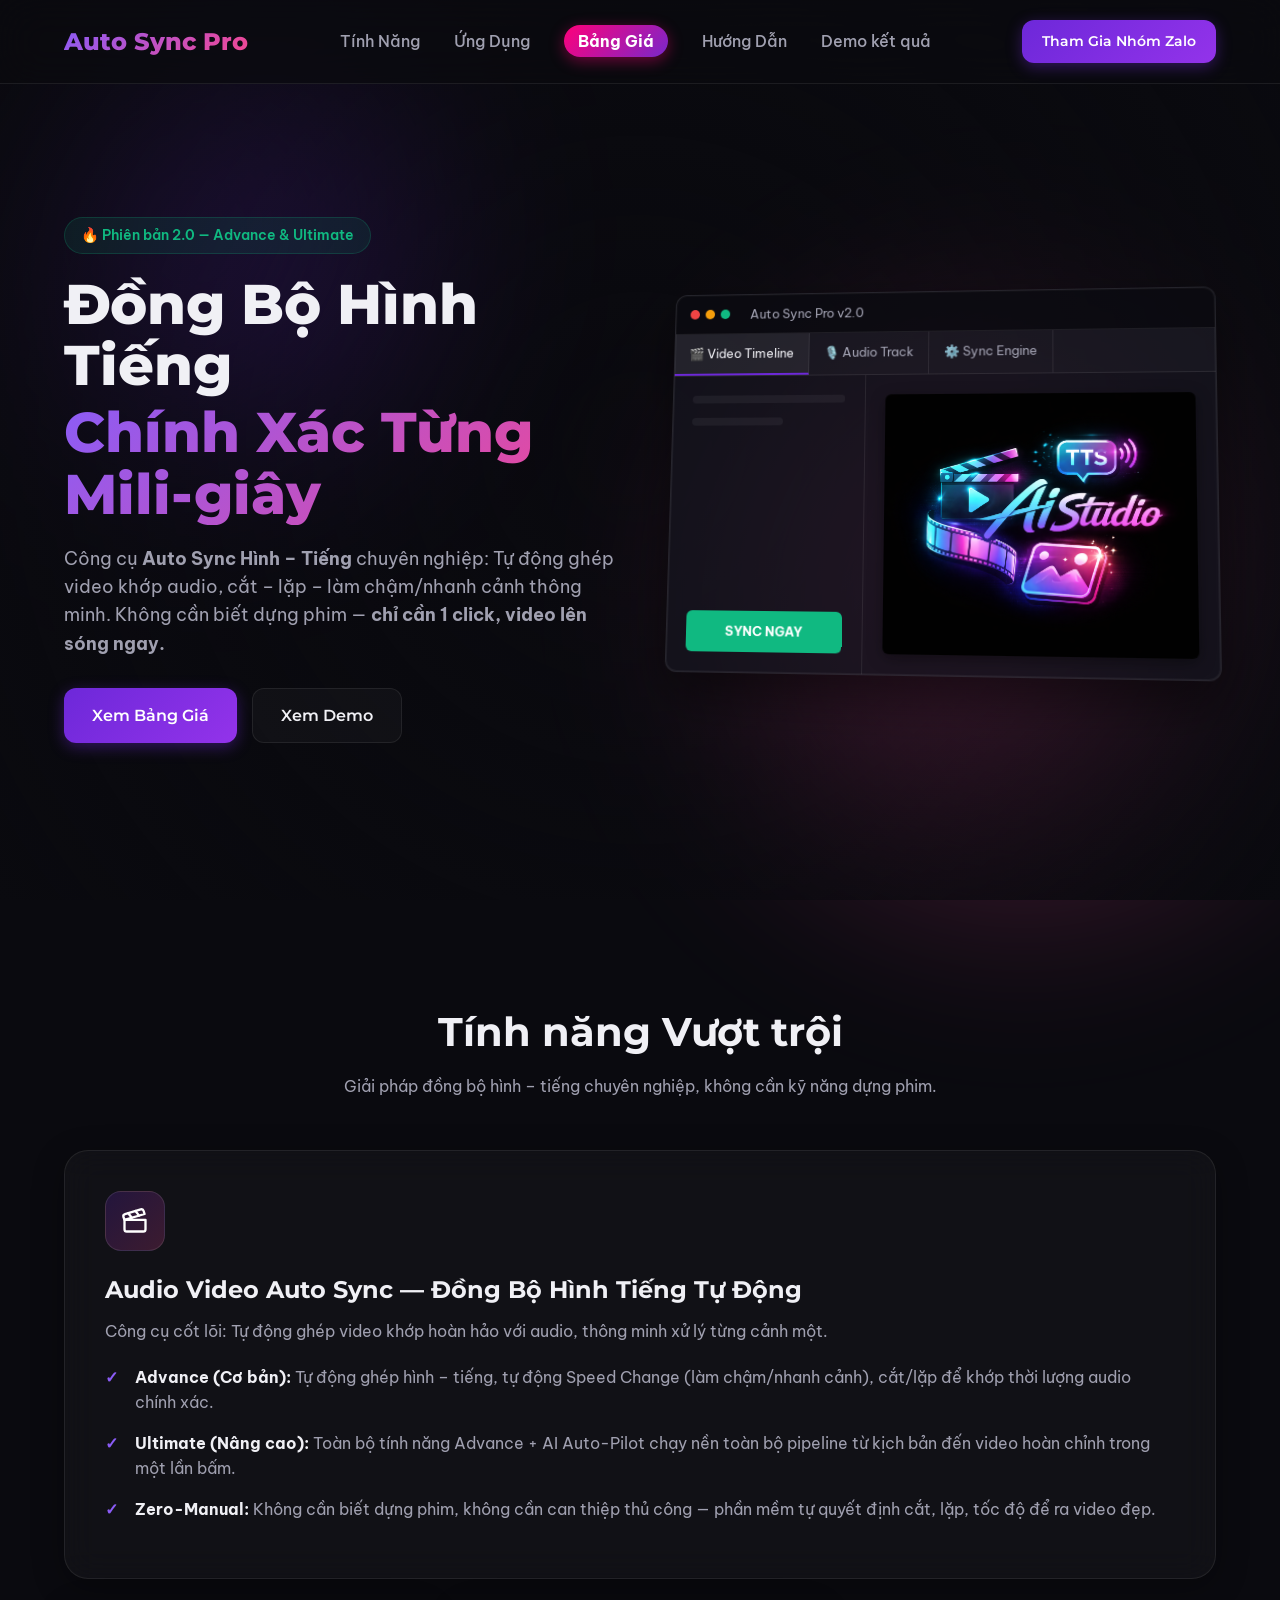
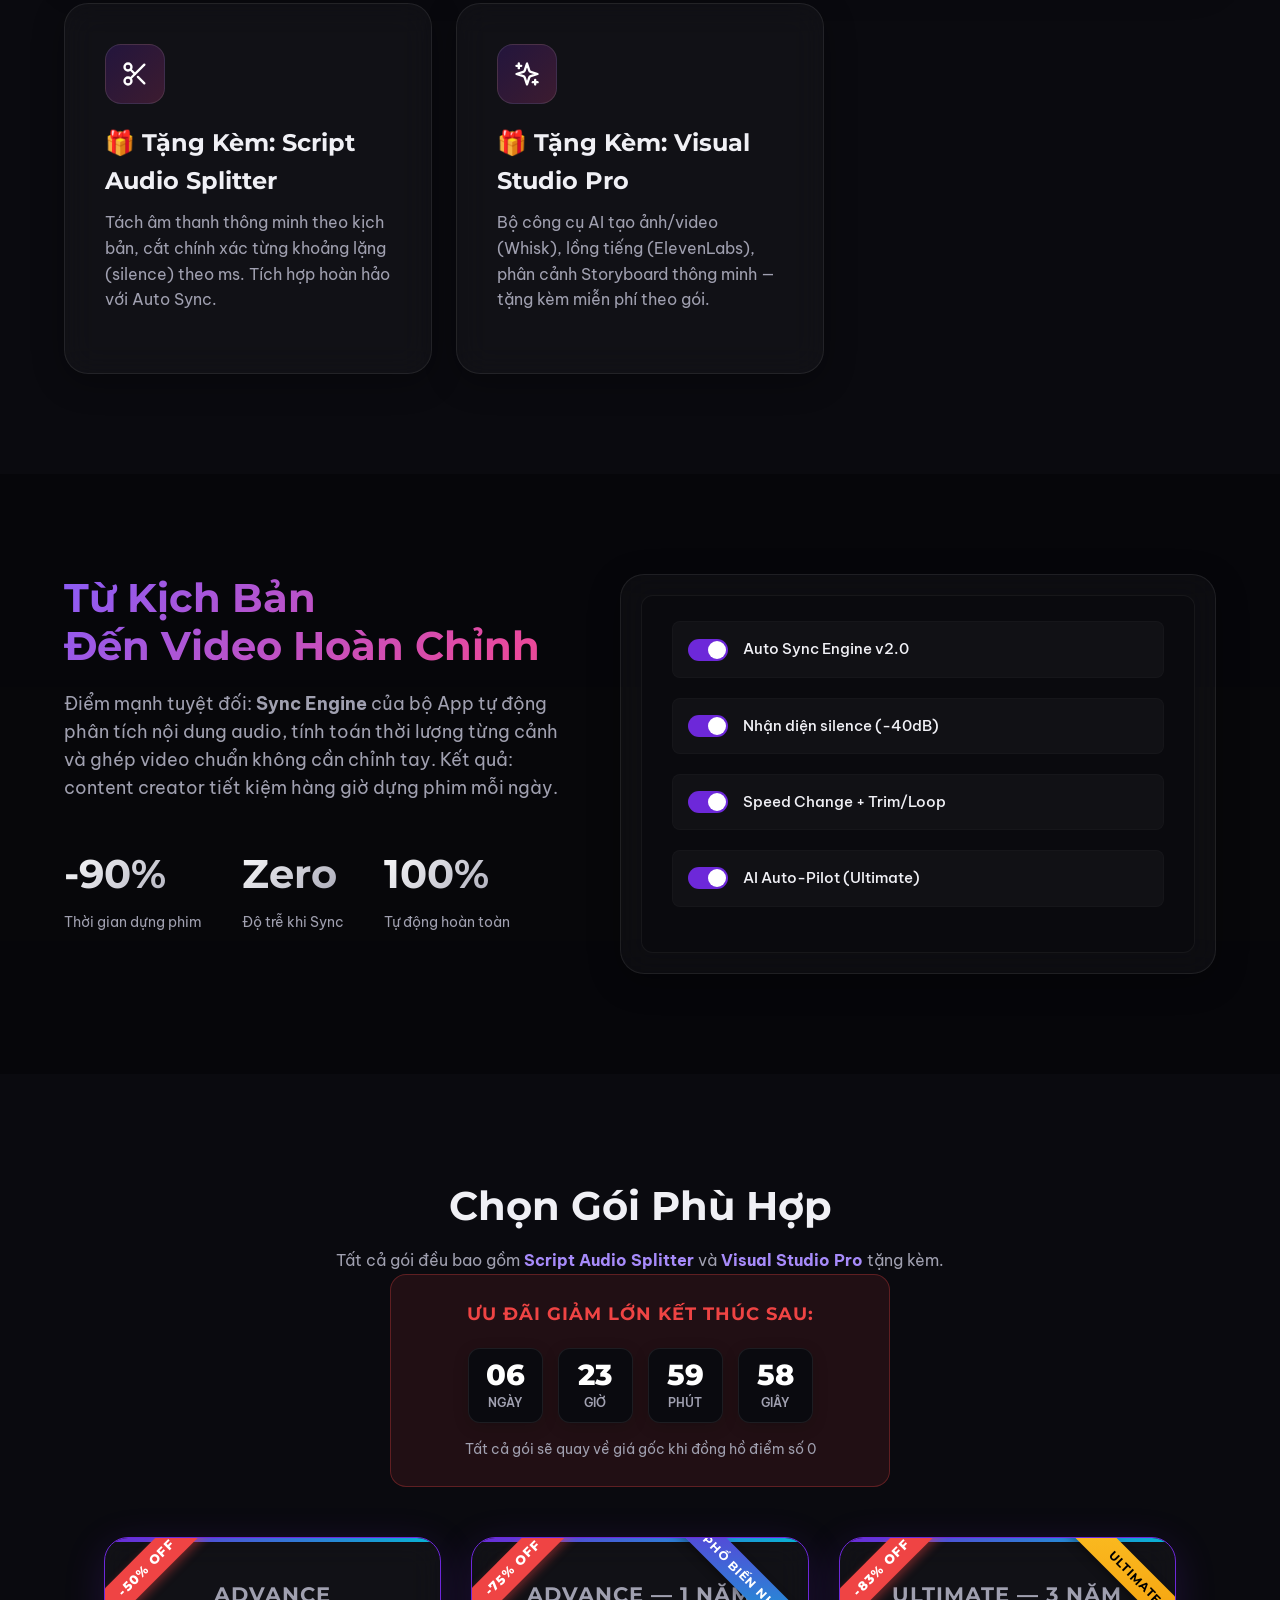
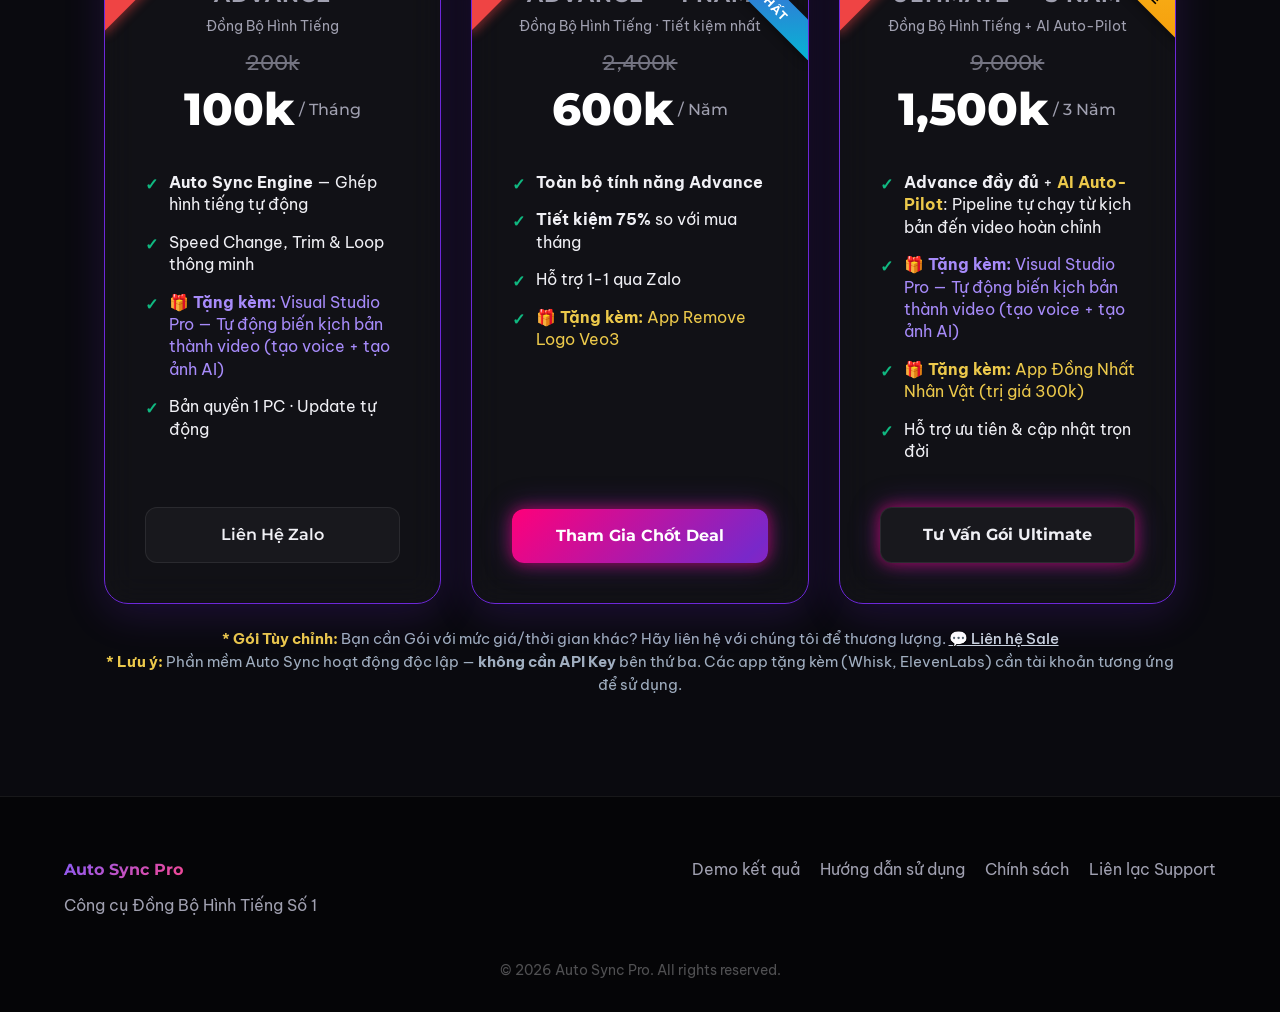
==== index.html @ 92d55225 "Remove Cơ Bản and Nâng Cao from pricing card subtitles" ====
<!DOCTYPE html>
<html lang="vi">

<head>
    <meta charset="UTF-8">
    <meta name="viewport" content="width=device-width, initial-scale=1.0">
    <title>Auto Sync Pro | Đồng Bộ Hình Tiếng Tự Động Số 1</title>
    <link rel="preconnect" href="https://fonts.googleapis.com">
    <link rel="preconnect" href="https://fonts.gstatic.com" crossorigin>
    <link
        href="https://fonts.googleapis.com/css2?family=Be+Vietnam+Pro:wght@300;400;500;600;700;800&family=Montserrat:wght@400;500;600;700;800&display=swap"
        rel="stylesheet">
    <link rel="stylesheet" href="styles.css?v=1.2">
</head>

<body>
    <div class="blob blob-1"></div>
    <div class="blob blob-2"></div>
    <div class="glow-bg"></div>

    <header class="navbar">
        <div class="logo">
            <a href="index.html" style="text-decoration: none;">
                <span class="gradient-text font-heading">Auto Sync Pro</span>
            </a>
        </div>
        <nav>
            <a href="#features">Tính Năng</a>
            <a href="#showcase">Ứng Dụng</a>
            <a href="#pricing" class="nav-highlight">Bảng Giá</a>
            <a href="guide.html">Hướng Dẫn</a>
            <a href="demo.html">Demo kết quả</a>
        </nav>
        <a href="https://zalo.me/g/mtjofo625" target="_blank" class="btn-primary small">Tham Gia Nhóm Zalo</a>
    </header>

    <main>
        <section class="hero" id="home">
            <div class="hero-content">
                <span class="badge fade-up">🔥 Phiên bản 2.0 — Advance & Ultimate</span>
                <h1 class="hero-title fade-up delay-1 font-heading">
                    <span style="display: block; margin-bottom: 5px;">Đồng Bộ Hình Tiếng</span>
                    <span class="gradient-text highlight" style="display: inline-block;">Chính Xác Từng Mili-giây</span>
                </h1>
                <p class="hero-subtitle fade-up delay-2 font-body">
                    Công cụ <strong>Auto Sync Hình – Tiếng</strong> chuyên nghiệp: Tự động ghép video khớp audio,
                    cắt – lặp – làm chậm/nhanh cảnh thông minh. Không cần biết dựng phim — <strong>chỉ cần 1 click,
                        video lên sóng ngay.</strong>
                </p>
                <div class="hero-actions fade-up delay-3">
                    <a href="#pricing" class="btn-primary">Xem Bảng Giá</a>
                    <a href="demo.html" class="btn-secondary">Xem Demo</a>
                </div>
            </div>

            <div class="hero-visual fade-up delay-4">
                <div class="glass-mockup">
                    <div class="mockup-header">
                        <span class="dot red"></span>
                        <span class="dot yellow"></span>
                        <span class="dot green"></span>
                        <span class="mockup-title">Auto Sync Pro v2.0</span>
                    </div>
                    <div class="mockup-body mockup-tabs">
                        <div class="tab active">🎬 Video Timeline</div>
                        <div class="tab">🎙️ Audio Track</div>
                        <div class="tab">⚙️ Sync Engine</div>
                    </div>
                    <div class="mockup-dashboard">
                        <div class="dashboard-panel">
                            <div class="panel-line"></div>
                            <div class="panel-line short"></div>
                            <div class="panel-button">SYNC NGAY</div>
                        </div>
                        <div class="dashboard-main">
                            <img src="app_screenshot.png" alt="Auto Sync Pro Interface" class="app-screenshot">
                        </div>
                    </div>
                </div>
            </div>
        </section>

        <section class="features" id="features">
            <h2 class="section-title text-center font-heading fade-in">Tính năng Vượt trội</h2>
            <p class="section-subtitle text-center fade-in">Giải pháp đồng bộ hình – tiếng chuyên nghiệp, không cần kỹ
                năng dựng phim.</p>

            <div class="bento-grid">
                <!-- Main Product: Auto Sync -->
                <div class="bento-card large glass-panel reveal">
                    <div class="card-icon video-icon">
                        <svg xmlns="http://www.w3.org/2000/svg" width="28" height="28" viewBox="0 0 24 24" fill="none"
                            stroke="#ffffff" stroke-width="2" stroke-linecap="round" stroke-linejoin="round">
                            <path d="M20.2 6 3 11l-.9-2.4c-.3-1.1.3-2.2 1.3-2.5l13.5-4c1.1-.3 2.2.3 2.5 1.3Z" />
                            <path d="m6.2 5.3 3.1 3.9" />
                            <path d="m12.4 3.4 3.1 4" />
                            <path d="M3 11h18v8a2 2 0 0 1-2 2H5a2 2 0 0 1-2-2Z" />
                        </svg>
                    </div>
                    <h3 class="font-heading">Audio Video Auto Sync — Đồng Bộ Hình Tiếng Tự Động</h3>
                    <p>Công cụ cốt lõi: Tự động ghép video khớp hoàn hảo với audio, thông minh xử lý từng cảnh một.</p>
                    <ul class="feature-list font-body">
                        <li><strong>Advance (Cơ bản):</strong> Tự động ghép hình – tiếng, tự động Speed Change (làm
                            chậm/nhanh cảnh), cắt/lặp để khớp thời lượng audio chính xác.</li>
                        <li><strong>Ultimate (Nâng cao):</strong> Toàn bộ tính năng Advance + AI Auto-Pilot chạy nền
                            toàn bộ pipeline từ kịch bản đến video hoàn chỉnh trong một lần bấm.</li>
                        <li><strong>Zero-Manual:</strong> Không cần biết dựng phim, không cần can thiệp thủ công —
                            phần mềm tự quyết định cắt, lặp, tốc độ để ra video đẹp.</li>
                    </ul>
                </div>

                <!-- Script Audio Splitter -->
                <div class="bento-card medium glass-panel reveal delay-1">
                    <div class="card-icon audio-icon">
                        <svg xmlns="http://www.w3.org/2000/svg" width="28" height="28" viewBox="0 0 24 24" fill="none"
                            stroke="#ffffff" stroke-width="2" stroke-linecap="round" stroke-linejoin="round">
                            <circle cx="6" cy="6" r="3" />
                            <circle cx="6" cy="18" r="3" />
                            <line x1="20" x2="8.12" y1="4" y2="15.88" />
                            <line x1="14.47" x2="20" y1="14.48" y2="20" />
                            <line x1="8.12" x2="12" y1="8.12" y2="12" />
                        </svg>
                    </div>
                    <h3 class="font-heading">🎁 Tặng Kèm: Script Audio Splitter</h3>
                    <p>Tách âm thanh thông minh theo kịch bản, cắt chính xác từng khoảng lặng (silence) theo ms. Tích
                        hợp hoàn hảo với Auto Sync.</p>
                </div>

                <!-- Visual Studio Pro Bonus -->
                <div class="bento-card medium glass-panel reveal delay-2">
                    <div class="card-icon setup-icon">
                        <svg xmlns="http://www.w3.org/2000/svg" width="28" height="28" viewBox="0 0 24 24" fill="none"
                            stroke="#ffffff" stroke-width="2" stroke-linecap="round" stroke-linejoin="round">
                            <path
                                d="m12 3-1.912 5.813a2 2 0 0 1-1.275 1.275L3 12l5.813 1.912a2 2 0 0 1 1.275 1.275L12 21l1.912-5.813a2 2 0 0 1 1.275-1.275L21 12l-5.813-1.912a2 2 0 0 1-1.275-1.275Z" />
                            <path d="M5 3v4" />
                            <path d="M19 17v4" />
                            <path d="M3 5h4" />
                            <path d="M17 19h4" />
                        </svg>
                    </div>
                    <h3 class="font-heading">🎁 Tặng Kèm: Visual Studio Pro</h3>
                    <p>Bộ công cụ AI tạo ảnh/video (Whisk), lồng tiếng (ElevenLabs), phân cảnh Storyboard thông minh —
                        tặng kèm miễn phí theo gói.</p>
                </div>
            </div>
        </section>

        <section class="showcase" id="showcase">
            <div class="showcase-container">
                <div class="showcase-content reveal">
                    <h2 class="font-heading gradient-text">Từ Kịch Bản <br> Đến Video Hoàn Chỉnh</h2>
                    <p class="font-body">Điểm mạnh tuyệt đối: <strong>Sync Engine</strong> của bộ App tự động phân
                        tích nội dung audio, tính toán thời lượng từng cảnh và ghép video chuẩn không cần chỉnh tay.
                        Kết quả: content creator tiết kiệm hàng giờ dựng phim mỗi ngày.</p>
                    <div class="stats">
                        <div class="stat-item">
                            <h4 class="font-heading">-90%</h4>
                            <p>Thời gian dựng phim</p>
                        </div>
                        <div class="stat-item">
                            <h4 class="font-heading">Zero</h4>
                            <p>Độ trễ khi Sync</p>
                        </div>
                        <div class="stat-item">
                            <h4 class="font-heading">100%</h4>
                            <p>Tự động hoàn toàn</p>
                        </div>
                    </div>
                </div>
                <div class="showcase-image glass-panel reveal delay-1">
                    <div class="hologram-visual">
                        <div class="fake-ui-row">
                            <div class="fake-toggle active"></div><span>Auto Sync Engine v2.0</span>
                        </div>
                        <div class="fake-ui-row">
                            <div class="fake-toggle active"></div><span>Nhận diện silence (-40dB)</span>
                        </div>
                        <div class="fake-ui-row">
                            <div class="fake-toggle active"></div><span>Speed Change + Trim/Loop</span>
                        </div>
                        <div class="fake-ui-row">
                            <div class="fake-toggle active"></div><span>AI Auto-Pilot (Ultimate)</span>
                        </div>
                        <div class="scan-line"></div>
                    </div>
                </div>
            </div>
        </section>

        <section class="pricing" id="pricing">
            <h2 class="section-title text-center font-heading reveal">Chọn Gói Phù Hợp</h2>
            <p class="section-subtitle text-center reveal" style="color: var(--text-muted); margin-bottom: 0;">Tất cả
                gói đều bao gồm <strong style="color: #a78bfa;">Script Audio Splitter</strong> và <strong
                    style="color: #a78bfa;">Visual Studio Pro</strong> tặng kèm.</p>

            <!-- Countdown Timer -->
            <div class="countdown-container reveal delay-1">
                <p class="font-heading">ƯU ĐÃI GIẢM LỚN KẾT THÚC SAU:</p>
                <div class="countdown" id="countdown">
                    <div class="time-box"><span id="days">07</span><small>Ngày</small></div>
                    <div class="time-box"><span id="hours">00</span><small>Giờ</small></div>
                    <div class="time-box"><span id="minutes">00</span><small>Phút</small></div>
                    <div class="time-box"><span id="seconds">00</span><small>Giây</small></div>
                </div>
                <p class="font-body text-center" style="color: var(--text-muted); font-size: 0.9rem; margin-top: 15px;">
                    Tất cả gói sẽ quay về giá gốc khi đồng hồ điểm số 0</p>
            </div>

            <div class="pricing-grid">

                <!-- Advance Plan -->
                <div class="pricing-card glass-panel featured reveal delay-1">
                    <div class="badge-discount font-heading">-50% OFF</div>
                    <div class="pricing-header">
                        <h3 class="font-heading">Advance</h3>
                        <p style="color: var(--text-muted); font-size: 0.85rem; margin: 4px 0 8px;">Đồng Bộ Hình Tiếng
                        </p>
                        <div class="price-old font-body">200k</div>
                        <div class="price font-heading">100k<span class="period">/ Tháng</span></div>
                    </div>
                    <div class="pricing-body font-body">
                        <ul>
                            <li><span class="icon-check">✓</span> <strong>Auto Sync Engine</strong> — Ghép hình tiếng tự
                                động</li>
                            <li><span class="icon-check">✓</span> Speed Change, Trim & Loop thông minh</li>
                            <li><span class="icon-check">✓</span> <span style="color: #a78bfa;"><strong>🎁 Tặng
                                        kèm:</strong> Visual Studio Pro — Tự động biến kịch bản thành video (tạo voice +
                                    tạo ảnh AI)</span></li>
                            <li><span class="icon-check">✓</span> Bản quyền 1 PC · Update tự động</li>
                        </ul>
                        <a href="https://zalo.me/0948070044" target="_blank" class="btn-secondary full-width"
                            style="text-align: center;">Liên Hệ Zalo</a>
                    </div>
                </div>

                <!-- Advance 1-Year (Featured) -->
                <div class="pricing-card glass-panel featured reveal delay-2">
                    <div class="badge-popular font-heading">Phổ Biến Nhất</div>
                    <div class="badge-discount font-heading">-75% OFF</div>
                    <div class="pricing-header">
                        <h3 class="font-heading">Advance — 1 Năm</h3>
                        <p style="color: var(--text-muted); font-size: 0.85rem; margin: 4px 0 8px;">Đồng Bộ Hình Tiếng ·
                            Tiết kiệm nhất</p>
                        <div class="price-old font-body">2,400k</div>
                        <div class="price font-heading">600k<span class="period">/ Năm</span></div>
                    </div>
                    <div class="pricing-body font-body">
                        <ul>
                            <li><span class="icon-check">✓</span> <strong>Toàn bộ tính năng Advance</strong></li>
                            <li><span class="icon-check">✓</span> <strong>Tiết kiệm 75%</strong> so với mua tháng</li>
                            <li><span class="icon-check">✓</span> Hỗ trợ 1-1 qua Zalo</li>
                            <li><span class="icon-check">✓</span> <span style="color: #ecc94b;"><strong>🎁 Tặng
                                        kèm:</strong> App Remove Logo Veo3</span></li>
                        </ul>
                        <a href="https://zalo.me/0948070044" target="_blank"
                            class="btn-primary btn-highlight full-width" style="text-align: center;">Tham Gia Chốt
                            Deal</a>
                    </div>
                </div>

                <!-- Ultimate Plan (3-Year) -->
                <div class="pricing-card glass-panel featured reveal delay-3">
                    <div class="badge-popular font-heading"
                        style="background: linear-gradient(135deg, #fbbf24, #f59e0b); color: #000;">Ultimate</div>
                    <div class="badge-discount font-heading">-83% OFF</div>
                    <div class="pricing-header">
                        <h3 class="font-heading">Ultimate — 3 Năm</h3>
                        <p style="color: var(--text-muted); font-size: 0.85rem; margin: 4px 0 8px;">Đồng Bộ Hình Tiếng +
                            AI Auto-Pilot</p>
                        <div class="price-old font-body">9,000k</div>
                        <div class="price font-heading">1,500k<span class="period">/ 3 Năm</span></div>

                    </div>
                    <div class="pricing-body font-body">
                        <ul>
                            <li><span class="icon-check">✓</span> <strong>Advance đầy đủ</strong> + <strong
                                    style="color: #ecc94b;">AI Auto-Pilot</strong>: Pipeline tự chạy từ kịch bản đến
                                video hoàn chỉnh</li>
                            <li><span class="icon-check">✓</span> <span style="color: #a78bfa;"><strong>🎁 Tặng
                                        kèm:</strong> Visual Studio Pro — Tự động biến kịch bản thành video (tạo voice +
                                    tạo ảnh AI)</span></li>
                            <li><span class="icon-check">✓</span> <span style="color: #ecc94b;"><strong>🎁 Tặng
                                        kèm:</strong> App Đồng Nhất Nhân Vật (trị giá 300k)</span></li>
                            <li><span class="icon-check">✓</span> Hỗ trợ ưu tiên & cập nhật trọn đời</li>
                        </ul>
                        <a href="https://zalo.me/0948070044" target="_blank"
                            class="btn-secondary btn-highlight-static full-width" style="text-align: center;">Tư Vấn Gói
                            Ultimate</a>
                    </div>
                </div>

            </div>

            <p style="text-align: center; margin-top: 1.5rem; color: #a0aec0; font-size: 0.95rem; line-height: 1.5;"
                class="font-body">
                <strong style="color: #ecc94b;">* Gói Tùy chỉnh:</strong> Bạn cần Gói với mức giá/thời gian khác? Hãy
                liên hệ với chúng tôi để thương lượng. <a href="https://zalo.me/0948070044" target="_blank"
                    style="color: #cbd5e0; text-decoration: underline; font-weight: 500;">💬 Liên hệ Sale</a>
                <br>
                <strong style="color: #ecc94b;">* Lưu ý:</strong> Phần mềm Auto Sync hoạt động độc lập — <strong>không
                    cần API Key</strong> bên thứ ba. Các app tặng kèm (Whisk, ElevenLabs) cần tài khoản tương ứng để sử
                dụng.
            </p>
        </section>
    </main>

    <footer>
        <div class="footer-content">
            <div class="brand">
                <span class="gradient-text font-heading font-bold">Auto Sync Pro</span>
                <p>Công cụ Đồng Bộ Hình Tiếng Số 1</p>
            </div>
            <div class="footer-links">
                <a href="demo.html">Demo kết quả</a>
                <a href="guide.html">Hướng dẫn sử dụng</a>
                <a href="#">Chính sách</a>
                <a href="https://zalo.me/g/mtjofo625" target="_blank">Liên lạc Support</a>
            </div>
        </div>
        <div class="copyright text-center">
            &copy; 2026 Auto Sync Pro. All rights reserved.
        </div>
    </footer>

    <script src="script.js"></script>
</body>

</html>
---- styles.css ----
:root {
    --bg-dark: #0a0a0f;
    --bg-surface: rgba(20, 20, 30, 0.6);
    --bg-glass: rgba(255, 255, 255, 0.03);
    --border-glass: rgba(255, 255, 255, 0.08);
    --text-main: #f0f0f5;
    --text-muted: #a0a0b0;
    --primary: #6d28d9;
    --primary-light: #8b5cf6;
    --secondary: #ec4899;
    --accent: #06b6d4;
    --success: #10b981;
}

* {
    margin: 0;
    padding: 0;
    box-sizing: border-box;
}

body {
    background-color: var(--bg-dark);
    color: var(--text-main);
    font-family: 'Be Vietnam Pro', -apple-system, BlinkMacSystemFont, "Segoe UI", Roboto, Helvetica, Arial, sans-serif;
    overflow-x: hidden;
    line-height: 1.6;
}

.font-heading {
    font-family: 'Montserrat', sans-serif;
}

.font-body {
    font-family: 'Be Vietnam Pro', sans-serif;
}

.text-center {
    text-align: center;
}

.font-bold {
    font-weight: 700;
}

/* Dynamic Background */
.blob {
    position: absolute;
    filter: blur(80px);
    z-index: -1;
    opacity: 0.5;
    animation: float 10s infinite ease-in-out alternate;
}

.blob-1 {
    top: -10%;
    left: -10%;
    width: 50vw;
    height: 50vw;
    background: radial-gradient(circle, var(--primary) 0%, transparent 70%);
}

.blob-2 {
    bottom: -10%;
    right: -10%;
    width: 60vw;
    height: 60vw;
    background: radial-gradient(circle, var(--secondary) 0%, transparent 70%);
    animation-delay: -5s;
}

.glow-bg {
    position: fixed;
    top: 0;
    left: 0;
    right: 0;
    bottom: 0;
    background: radial-gradient(circle at 50% 50%, transparent 0%, var(--bg-dark) 100%);
    z-index: -1;
    pointer-events: none;
}

@keyframes float {
    0% {
        transform: translate(0, 0) scale(1);
    }

    100% {
        transform: translate(5%, 5%) scale(1.1);
    }
}

/* Glassmorphism Utilities */
.glass-panel {
    background: var(--bg-glass);
    backdrop-filter: blur(16px);
    -webkit-backdrop-filter: blur(16px);
    border: 1px solid var(--border-glass);
    border-radius: 24px;
    box-shadow: 0 8px 32px rgba(0, 0, 0, 0.3);
}

.gradient-text {
    background: linear-gradient(135deg, var(--primary-light), var(--secondary), var(--accent));
    -webkit-background-clip: text;
    background-clip: text;
    -webkit-text-fill-color: transparent;
    background-size: 200% auto;
    animation: gradientFlow 5s linear infinite;
}

@keyframes gradientFlow {
    0% {
        background-position: 0% center;
    }

    100% {
        background-position: 200% center;
    }
}

/* Buttons */
.btn-primary,
.btn-secondary {
    display: inline-flex;
    align-items: center;
    justify-content: center;
    padding: 14px 28px;
    border-radius: 12px;
    font-weight: 600;
    text-decoration: none;
    transition: all 0.3s cubic-bezier(0.25, 0.8, 0.25, 1);
    font-family: 'Montserrat', sans-serif;
    cursor: pointer;
    border: none;
}

.btn-primary {
    background: linear-gradient(135deg, var(--primary), #9333ea);
    color: white;
    box-shadow: 0 4px 15px rgba(109, 40, 217, 0.4);
}

.btn-primary:hover {
    transform: translateY(-2px);
    box-shadow: 0 8px 25px rgba(109, 40, 217, 0.6);
    background: linear-gradient(135deg, #7c3aed, var(--primary-light));
}

.btn-highlight {
    background: linear-gradient(135deg, #ff007a, #7928ca, #ff007a);
    background-size: 200% auto;
    color: white;
    font-weight: 700;
    border: none;
    animation: neonPulse 2s infinite, gradientFlow 3s linear infinite;
    box-shadow: 0 0 15px rgba(255, 0, 122, 0.6), 0 0 30px rgba(121, 40, 202, 0.4);
}

.btn-highlight:hover {
    background: linear-gradient(135deg, #ff0f84, #8b31e5, #ff0f84);
}

.btn-highlight-static {
    background: linear-gradient(135deg, #ff007a, #7928ca, #ff007a);
    background-size: 200% auto;
    color: white;
    font-weight: 700;
    border: none;
    animation: gradientFlow 3s linear infinite;
    box-shadow: 0 0 15px rgba(255, 0, 122, 0.6), 0 0 30px rgba(121, 40, 202, 0.4);
}

.btn-highlight-static:hover {
    background: linear-gradient(135deg, #ff0f84, #8b31e5, #ff0f84);
}

@keyframes neonPulse {
    0% {
        transform: scale(1);
        box-shadow: 0 0 15px rgba(255, 0, 122, 0.6);
    }

    50% {
        transform: scale(1.05);
        box-shadow: 0 0 25px rgba(255, 0, 122, 0.8), 0 0 40px rgba(121, 40, 202, 0.6);
    }

    100% {
        transform: scale(1);
        box-shadow: 0 0 15px rgba(255, 0, 122, 0.6);
    }
}

.btn-secondary {
    background: var(--bg-glass);
    color: var(--text-main);
    border: 1px solid var(--border-glass);
}

.btn-secondary:hover {
    background: rgba(255, 255, 255, 0.1);
    transform: translateY(-2px);
}

.small {
    padding: 10px 20px;
    font-size: 0.9rem;
}

.full-width {
    width: 100%;
}

/* Navbar */
.navbar {
    display: flex;
    justify-content: space-between;
    align-items: center;
    padding: 20px 5%;
    position: fixed;
    top: 0;
    left: 0;
    right: 0;
    z-index: 100;
    background: rgba(10, 10, 15, 0.7);
    backdrop-filter: blur(20px);
    border-bottom: 1px solid var(--border-glass);
}

.navbar .logo {
    font-size: 1.5rem;
    font-weight: 800;
}

.navbar nav a {
    color: var(--text-muted);
    text-decoration: none;
    margin: 0 15px;
    font-weight: 500;
    transition: color 0.3s;
}

.navbar nav a:hover {
    color: var(--text-main);
}

.navbar nav a.nav-highlight {
    background: linear-gradient(135deg, #ff007a, #7928ca);
    color: white;
    padding: 6px 14px;
    border-radius: 20px;
    font-weight: 700;
    box-shadow: 0 4px 15px rgba(255, 0, 122, 0.4);
    animation: neonPulseSmall 2s infinite;
}

.navbar nav a.nav-highlight:hover {
    color: white;
}

@keyframes neonPulseSmall {
    0% {
        transform: scale(1);
        box-shadow: 0 0 10px rgba(255, 0, 122, 0.4);
    }

    50% {
        transform: scale(1.05);
        box-shadow: 0 0 20px rgba(121, 40, 202, 0.6);
    }

    100% {
        transform: scale(1);
        box-shadow: 0 0 10px rgba(255, 0, 122, 0.4);
    }
}

/* Hero Section */
.hero {
    min-height: 100vh;
    display: flex;
    align-items: center;
    justify-content: center;
    flex-wrap: wrap;
    padding: 120px 5% 60px;
    gap: 40px;
}

.hero-content {
    flex: 1 1 500px;
    max-width: 600px;
}

.badge {
    display: inline-block;
    padding: 6px 16px;
    background: rgba(16, 185, 129, 0.1);
    border: 1px solid rgba(16, 185, 129, 0.2);
    color: var(--success);
    border-radius: 20px;
    font-size: 0.9rem;
    font-weight: 600;
    margin-bottom: 20px;
}

.hero-title {
    font-size: 3.5rem;
    line-height: 1.1;
    margin-bottom: 20px;
    font-weight: 800;
}

.hero-subtitle {
    font-size: 1.1rem;
    color: var(--text-muted);
    margin-bottom: 30px;
}

.hero-actions {
    display: flex;
    gap: 15px;
}

.hero-visual {
    flex: 1 1 500px;
    display: flex;
    justify-content: center;
    perspective: 1000px;
}

/* Glass Mockup UI */
.glass-mockup {
    width: 100%;
    max-width: 550px;
    background: rgba(20, 20, 30, 0.7);
    border: 1px solid var(--border-glass);
    border-radius: 12px;
    overflow: hidden;
    box-shadow: 0 20px 50px rgba(0, 0, 0, 0.5), 0 0 0 1px rgba(255, 255, 255, 0.05) inset;
    transform: rotateY(-5deg) rotateX(5deg);
    transition: transform 0.5s ease;
}

.glass-mockup:hover {
    transform: rotateY(0) rotateX(0);
}

.mockup-header {
    background: rgba(0, 0, 0, 0.4);
    padding: 10px 15px;
    display: flex;
    align-items: center;
    border-bottom: 1px solid var(--border-glass);
}

.dot {
    width: 10px;
    height: 10px;
    border-radius: 50%;
    margin-right: 6px;
}

.dot.red {
    background: #ef4444;
}

.dot.yellow {
    background: #f59e0b;
}

.dot.green {
    background: #10b981;
}

.mockup-title {
    margin-left: 15px;
    font-size: 0.8rem;
    color: var(--text-muted);
}

.mockup-tabs {
    display: flex;
    background: rgba(255, 255, 255, 0.02);
    border-bottom: 1px solid var(--border-glass);
}

.mockup-tabs .tab {
    padding: 10px 15px;
    font-size: 0.8rem;
    color: var(--text-muted);
    border-right: 1px solid var(--border-glass);
    cursor: pointer;
}

.mockup-tabs .tab.active {
    background: rgba(255, 255, 255, 0.05);
    color: var(--text-main);
    border-bottom: 2px solid var(--primary);
}

.mockup-dashboard {
    display: flex;
    height: 300px;
}

.dashboard-panel {
    width: 200px;
    border-right: 1px solid var(--border-glass);
    padding: 20px;
    display: flex;
    flex-direction: column;
    gap: 15px;
}

.panel-line {
    height: 8px;
    border-radius: 4px;
    background: rgba(255, 255, 255, 0.05);
    width: 100%;
}

.panel-line.short {
    width: 60%;
}

.panel-button {
    margin-top: auto;
    background: #10b981;
    color: #fff;
    text-align: center;
    padding: 10px;
    border-radius: 6px;
    font-size: 0.8rem;
    font-weight: bold;
}

.dashboard-main {
    flex: 1;
    padding: 20px;
    position: relative;
    overflow: hidden;
}

.app-screenshot {
    width: 100%;
    height: 100%;
    object-fit: cover;
    border-radius: 6px;
    box-shadow: 0 4px 15px rgba(0, 0, 0, 0.4);
}

/* Features */
.features {
    padding: 100px 5%;
}

.section-title {
    font-size: 2.5rem;
    margin-bottom: 10px;
}

.section-subtitle {
    color: var(--text-muted);
    margin-bottom: 50px;
}

.bento-grid {
    display: grid;
    grid-template-columns: repeat(auto-fit, minmax(300px, 1fr));
    gap: 24px;
    max-width: 1200px;
    margin: 0 auto;
}

.bento-card {
    padding: 40px;
    transition: transform 0.3s, box-shadow 0.3s;
}

.bento-card:hover {
    transform: translateY(-5px);
    box-shadow: 0 15px 40px rgba(109, 40, 217, 0.15);
}

.bento-card.large {
    grid-column: 1 / -1;
}

.bento-card h3 {
    font-size: 1.5rem;
    margin: 20px 0 10px;
}

.bento-card p {
    color: var(--text-muted);
    margin-bottom: 20px;
}

.feature-list {
    list-style: none;
    color: var(--text-muted);
}

.feature-list li {
    margin-bottom: 15px;
    padding-left: 30px;
    position: relative;
}

.feature-list li::before {
    content: '✓';
    position: absolute;
    left: 0;
    top: 0;
    color: var(--primary-light);
    font-weight: bold;
}

.feature-list strong {
    color: var(--text-main);
}

.card-icon {
    width: 60px;
    height: 60px;
    border-radius: 16px;
    background: linear-gradient(135deg, rgba(109, 40, 217, 0.2), rgba(236, 72, 153, 0.2));
    display: flex;
    align-items: center;
    justify-content: center;
    border: 1px solid rgba(255, 255, 255, 0.1);
}

/* Showcase */
.showcase {
    padding: 100px 5%;
    background: rgba(0, 0, 0, 0.3);
}

.showcase-container {
    max-width: 1200px;
    margin: 0 auto;
    display: flex;
    align-items: center;
    gap: 60px;
    flex-wrap: wrap;
}

.showcase-content {
    flex: 1 1 400px;
}

.showcase-content h2 {
    font-size: 2.5rem;
    margin-bottom: 20px;
    line-height: 1.2;
}

.showcase-content p {
    color: var(--text-muted);
    font-size: 1.1rem;
    margin-bottom: 40px;
}

.stats {
    display: flex;
    gap: 40px;
}

.stat-item h4 {
    font-size: 2.5rem;
    background: linear-gradient(135deg, #fff, var(--text-muted));
    -webkit-background-clip: text;
    background-clip: text;
    -webkit-text-fill-color: transparent;
}

.stat-item p {
    color: var(--text-muted);
    font-size: 0.9rem;
    margin-top: 5px;
}

.showcase-image {
    flex: 1 1 500px;
    height: 400px;
    padding: 20px;
    display: flex;
    align-items: center;
    justify-content: center;
}

.hologram-visual {
    width: 100%;
    height: 100%;
    border-radius: 12px;
    background: rgba(10, 10, 15, 0.8);
    border: 1px solid rgba(255, 255, 255, 0.05);
    padding: 30px;
    display: flex;
    flex-direction: column;
    gap: 20px;
    justify-content: center;
}

.fake-ui-row {
    display: flex;
    align-items: center;
    background: rgba(255, 255, 255, 0.03);
    padding: 15px;
    border-radius: 8px;
    border: 1px solid rgba(255, 255, 255, 0.02);
}

.fake-toggle {
    width: 40px;
    height: 22px;
    background: var(--primary);
    border-radius: 11px;
    margin-right: 15px;
    position: relative;
}

.fake-toggle::after {
    content: '';
    position: absolute;
    width: 18px;
    height: 18px;
    background: #fff;
    border-radius: 50%;
    top: 2px;
    right: 2px;
}

.fake-ui-row span {
    color: var(--text-main);
    font-family: 'Be Vietnam Pro', sans-serif;
    font-size: 0.95rem;
    font-weight: 500;
}

/* Pricing */
.pricing {
    padding: 100px 5%;
    max-width: 1200px;
    margin: 0 auto;
}

/* Countdown Timer */
.countdown-container {
    max-width: 500px;
    margin: 0 auto 50px;
    background: rgba(239, 68, 68, 0.1);
    border: 1px solid rgba(239, 68, 68, 0.3);
    border-radius: 16px;
    padding: 25px;
    text-align: center;
}

.countdown-container p.font-heading {
    color: #ef4444;
    font-size: 1.1rem;
    font-weight: 700;
    margin-bottom: 20px;
    letter-spacing: 1px;
}

.countdown {
    display: flex;
    justify-content: center;
    gap: 15px;
}

.time-box {
    background: var(--bg-dark);
    border: 1px solid var(--border-glass);
    border-radius: 12px;
    width: 75px;
    height: 75px;
    display: flex;
    flex-direction: column;
    align-items: center;
    justify-content: center;
    box-shadow: 0 4px 15px rgba(0, 0, 0, 0.2);
}

.time-box span {
    font-size: 1.8rem;
    font-weight: 800;
    font-family: 'Montserrat', sans-serif;
    color: white;
    line-height: 1.1;
}

.time-box small {
    font-size: 0.75rem;
    color: var(--text-muted);
    text-transform: uppercase;
    margin-top: 3px;
    font-weight: 600;
}

.pricing-grid {
    display: grid;
    grid-template-columns: repeat(auto-fit, minmax(300px, 1fr));
    gap: 30px;
    margin-top: 40px;
}

.pricing-card {
    padding: 40px;
    position: relative;
    overflow: hidden;
    display: flex;
    flex-direction: column;
    height: 100%;
    transition: transform 0.3s, box-shadow 0.3s;
}

.pricing-card:hover {
    transform: translateY(-5px);
}

.pricing-card::before {
    content: '';
    position: absolute;
    top: 0;
    left: 0;
    width: 100%;
    height: 4px;
    background: linear-gradient(90deg, rgba(255, 255, 255, 0.1), rgba(255, 255, 255, 0.2));
}

.pricing-card.featured {
    border: 1px solid var(--primary);
    box-shadow: 0 10px 40px rgba(109, 40, 217, 0.2);
    transform: scale(1.03);
    z-index: 10;
}

.pricing-card.featured:hover {
    transform: scale(1.03) translateY(-5px);
}

.pricing-card.featured::before {
    background: linear-gradient(90deg, var(--primary), var(--accent));
}

.badge-popular {
    position: absolute;
    top: 25px;
    right: -40px;
    background: linear-gradient(135deg, var(--primary), var(--accent));
    color: white;
    padding: 5px 45px;
    font-size: 0.75rem;
    font-weight: 700;
    transform: rotate(45deg);
    text-transform: uppercase;
    letter-spacing: 1px;
    box-shadow: 0 4px 10px rgba(0, 0, 0, 0.3);
}

.badge-discount {
    position: absolute;
    top: 15px;
    left: -35px;
    background: #ef4444;
    /* Red color for sale */
    color: white;
    padding: 5px 40px;
    font-size: 0.8rem;
    font-weight: 800;
    transform: rotate(-45deg);
    text-transform: uppercase;
    letter-spacing: 1px;
    box-shadow: 0 4px 10px rgba(239, 68, 68, 0.4);
    z-index: 5;
}

.badge-free-ultra {
    position: absolute;
    top: -12px;
    right: 20px;
    background: linear-gradient(135deg, #fbbf24, #f59e0b);
    color: #000;
    padding: 6px 12px;
    font-size: 0.8rem;
    font-weight: 800;
    border-radius: 8px;
    text-transform: uppercase;
    letter-spacing: 0.5px;
    box-shadow: 0 4px 15px rgba(245, 158, 11, 0.5);
    z-index: 6;
    border: 2px solid #fff;
}

.blink {
    animation: blinker 1.5s linear infinite;
}

@keyframes blinker {
    50% {
        opacity: 0.8;
        transform: scale(0.95);
    }
}

.pricing-header {
    text-align: center;
    margin-bottom: 25px;
}

.pricing-header h3 {
    font-size: 1.3rem;
    color: var(--text-muted);
    margin-bottom: 5px;
    text-transform: uppercase;
    letter-spacing: 1px;
}

.price-old {
    text-decoration: line-through;
    color: var(--text-muted);
    font-size: 1.3rem;
    opacity: 0.7;
    margin-bottom: -5px;
    /* Pull price up closer */
}

.price {
    font-size: 2.8rem;
    font-weight: 800;
    color: white;
    display: flex;
    align-items: center;
    justify-content: center;
}

.price .period {
    font-size: 1rem;
    color: var(--text-muted);
    font-weight: 500;
    margin-left: 5px;
}

.pricing-body {
    flex-grow: 1;
    display: flex;
    flex-direction: column;
}

.pricing-body ul {
    list-style: none;
    margin-bottom: 30px;
    flex-grow: 1;
}

.pricing-body li {
    margin-bottom: 15px;
    display: block;
    position: relative;
    padding-left: 24px;
    line-height: 1.4;
}

.icon-check {
    color: var(--success);
    font-weight: bold;
    position: absolute;
    left: 0;
    top: 2px;
}

.contact-subtext {
    text-align: center;
    color: var(--text-main);
    opacity: 0.6;
    font-size: 0.85rem;
    margin-top: 15px;
}

/* Footer */
footer {
    border-top: 1px solid var(--border-glass);
    padding: 60px 5% 30px;
    background: rgba(0, 0, 0, 0.5);
}

.footer-content {
    max-width: 1200px;
    margin: 0 auto;
    display: flex;
    justify-content: space-between;
    flex-wrap: wrap;
    gap: 40px;
    margin-bottom: 40px;
}

.brand p {
    color: var(--text-muted);
    margin-top: 10px;
}

.footer-links {
    display: flex;
    gap: 20px;
}

.footer-links a {
    color: var(--text-muted);
    text-decoration: none;
    transition: color 0.3s;
}

.footer-links a:hover {
    color: var(--primary-light);
}

.copyright {
    color: rgba(255, 255, 255, 0.3);
    font-size: 0.9rem;
}

/* Animations */
.fade-up {
    opacity: 0;
    transform: translateY(30px);
    animation: fadeUp 0.8s forwards;
}

.delay-1 {
    animation-delay: 0.2s;
}

.delay-2 {
    animation-delay: 0.4s;
}

.delay-3 {
    animation-delay: 0.6s;
}

.delay-4 {
    animation-delay: 0.8s;
}

@keyframes fadeUp {
    to {
        opacity: 1;
        transform: translateY(0);
    }
}

.reveal {
    opacity: 0;
    transform: translateY(40px);
    transition: all 0.8s cubic-bezier(0.25, 0.8, 0.25, 1);
}

.reveal.active {
    opacity: 1;
    transform: translateY(0);
}

/* Responsive */
@media (max-width: 768px) {
    .hero-title {
        font-size: 2.2rem;
    }

    .hero {
        padding-top: 100px;
    }

    .navbar {
        padding: 15px;
    }

    .navbar nav {
        display: none;
    }
}
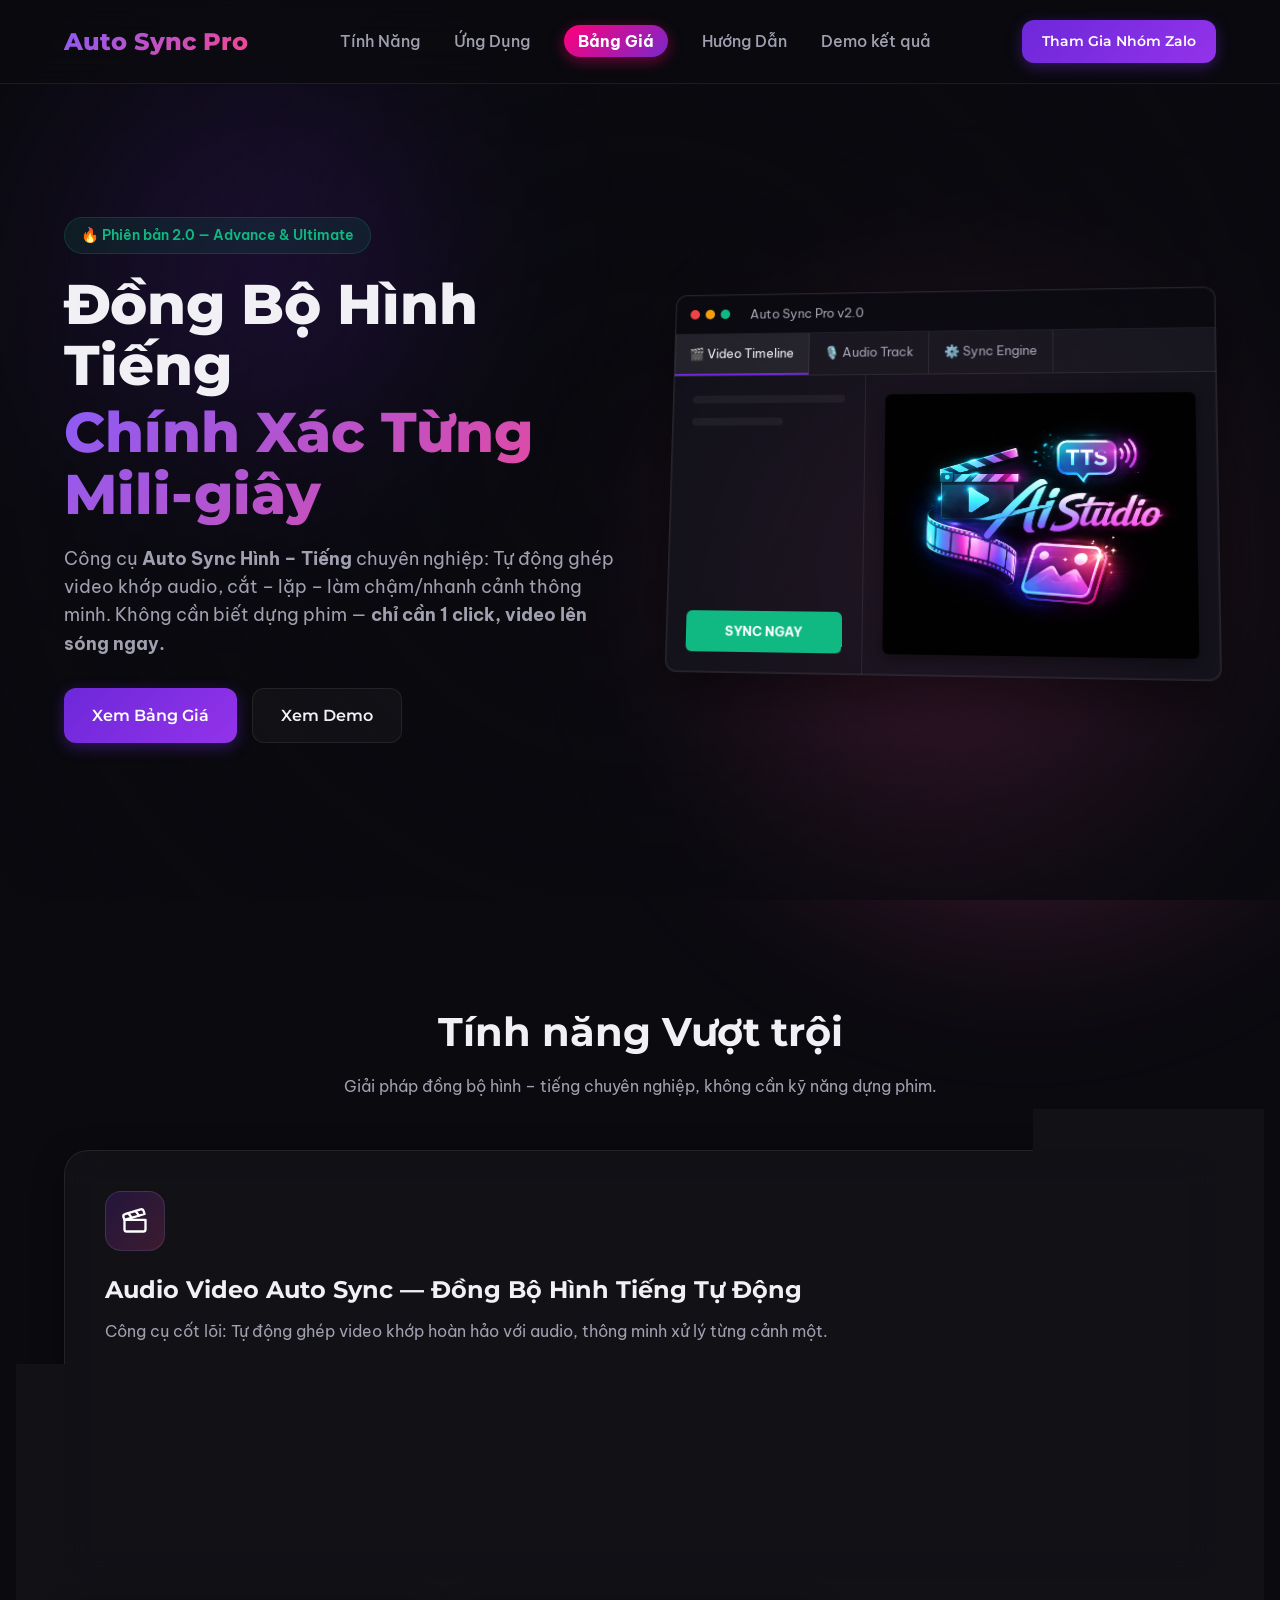
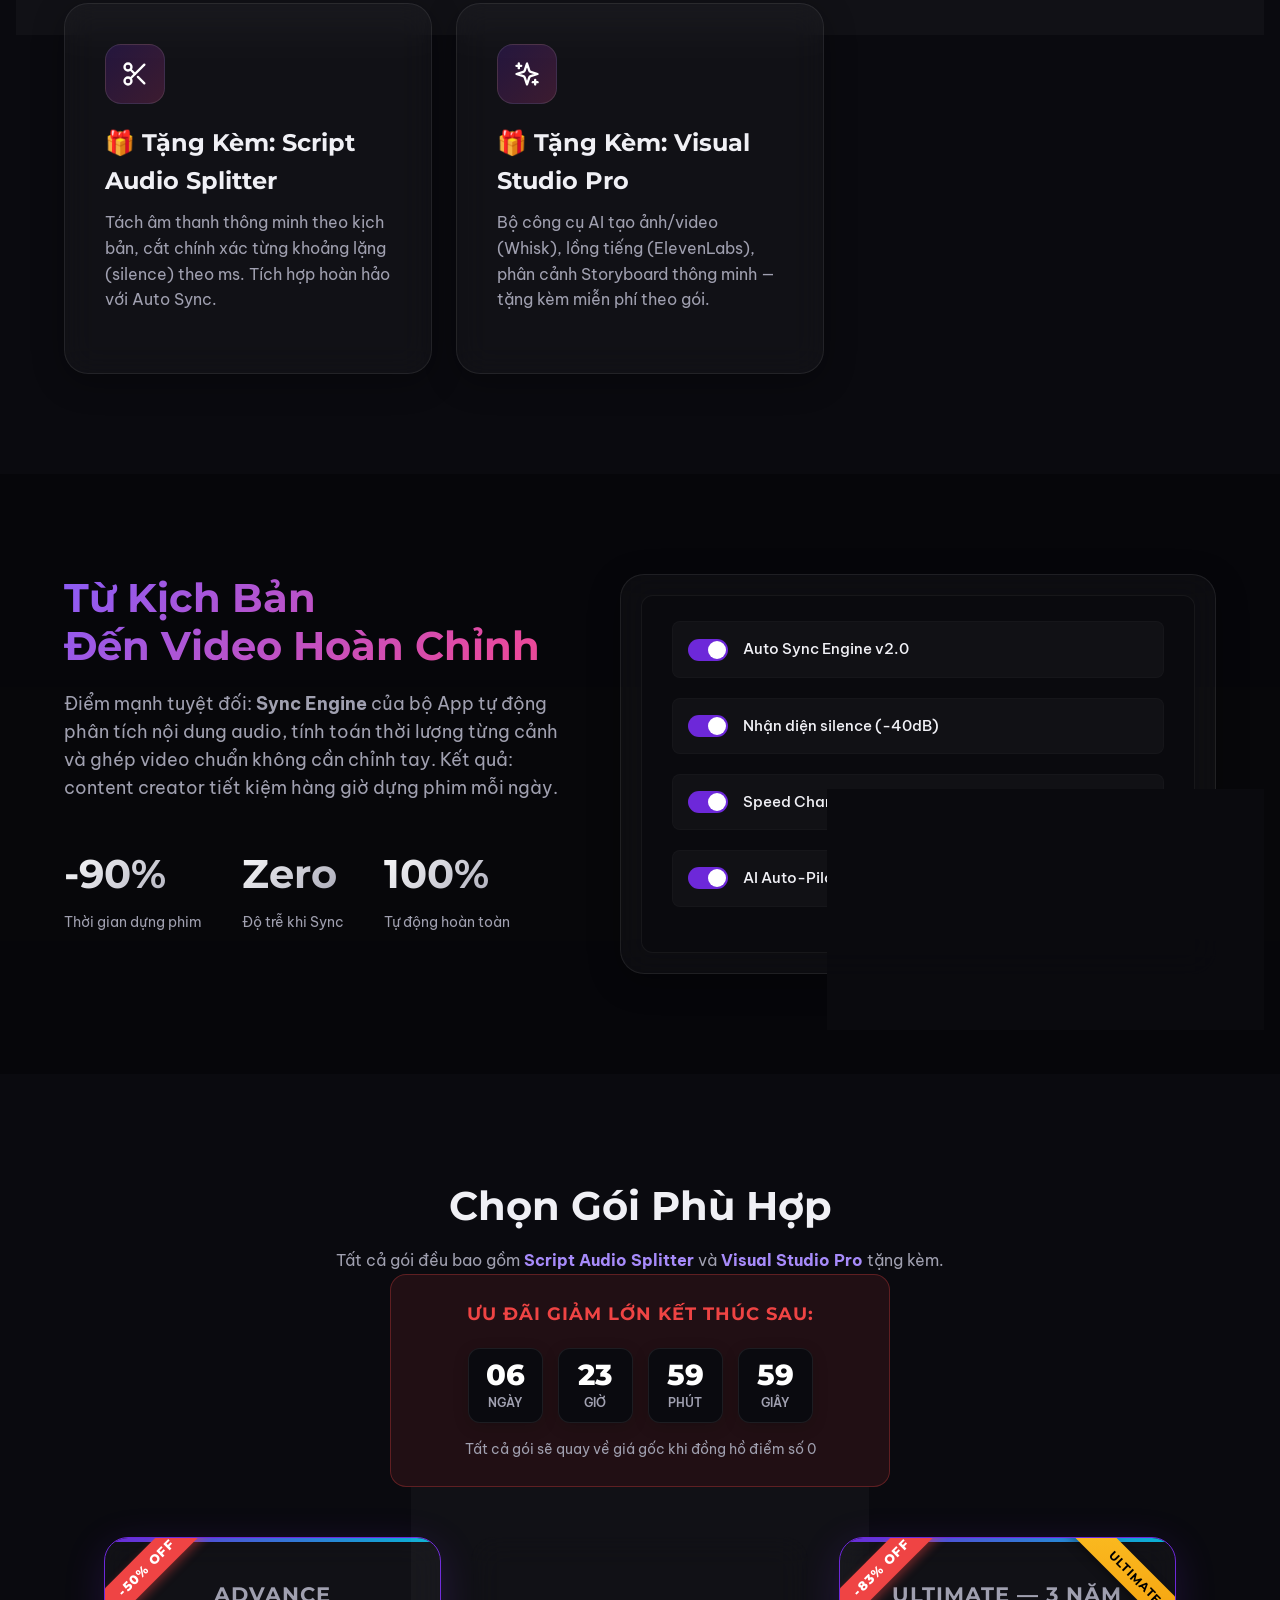
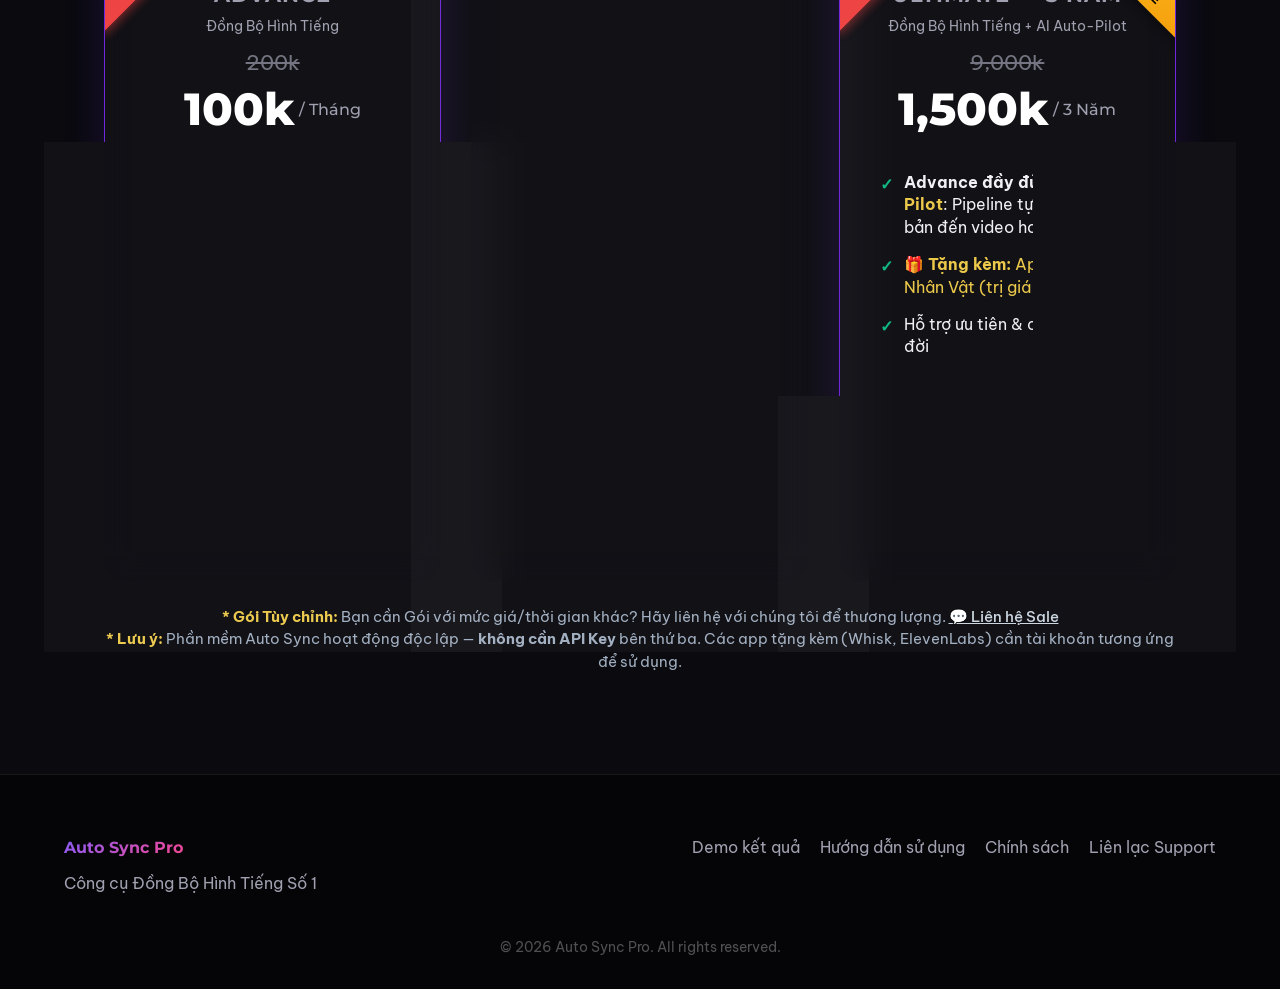
==== commit 5ca82113: "Remove Visual Studio Pro bonus line from Ultimate 3-year card" ====
--- a/index.html
+++ b/index.html
@@ -277,9 +277,7 @@
                             <li><span class="icon-check">✓</span> <strong>Advance đầy đủ</strong> + <strong
                                     style="color: #ecc94b;">AI Auto-Pilot</strong>: Pipeline tự chạy từ kịch bản đến
                                 video hoàn chỉnh</li>
-                            <li><span class="icon-check">✓</span> <span style="color: #a78bfa;"><strong>🎁 Tặng
-                                        kèm:</strong> Visual Studio Pro — Tự động biến kịch bản thành video (tạo voice +
-                                    tạo ảnh AI)</span></li>
+
                             <li><span class="icon-check">✓</span> <span style="color: #ecc94b;"><strong>🎁 Tặng
                                         kèm:</strong> App Đồng Nhất Nhân Vật (trị giá 300k)</span></li>
                             <li><span class="icon-check">✓</span> Hỗ trợ ưu tiên & cập nhật trọn đời</li>
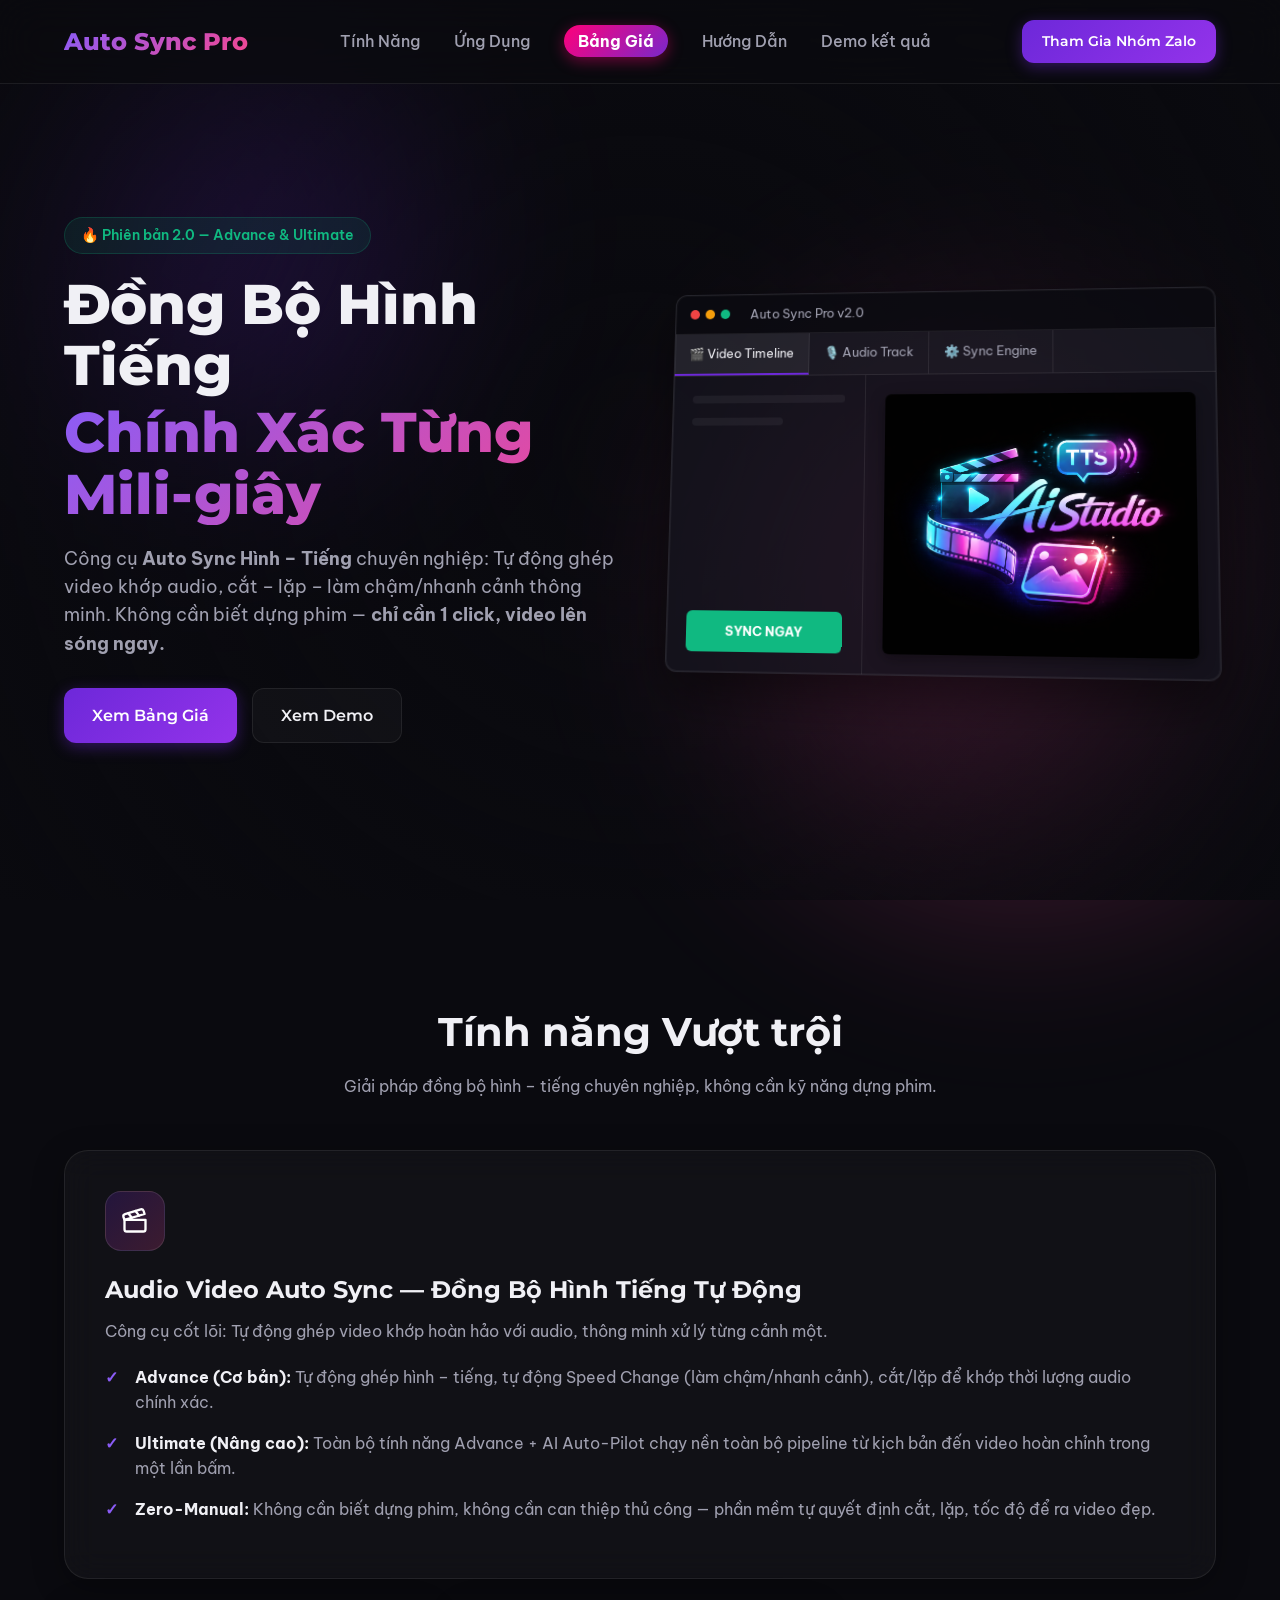
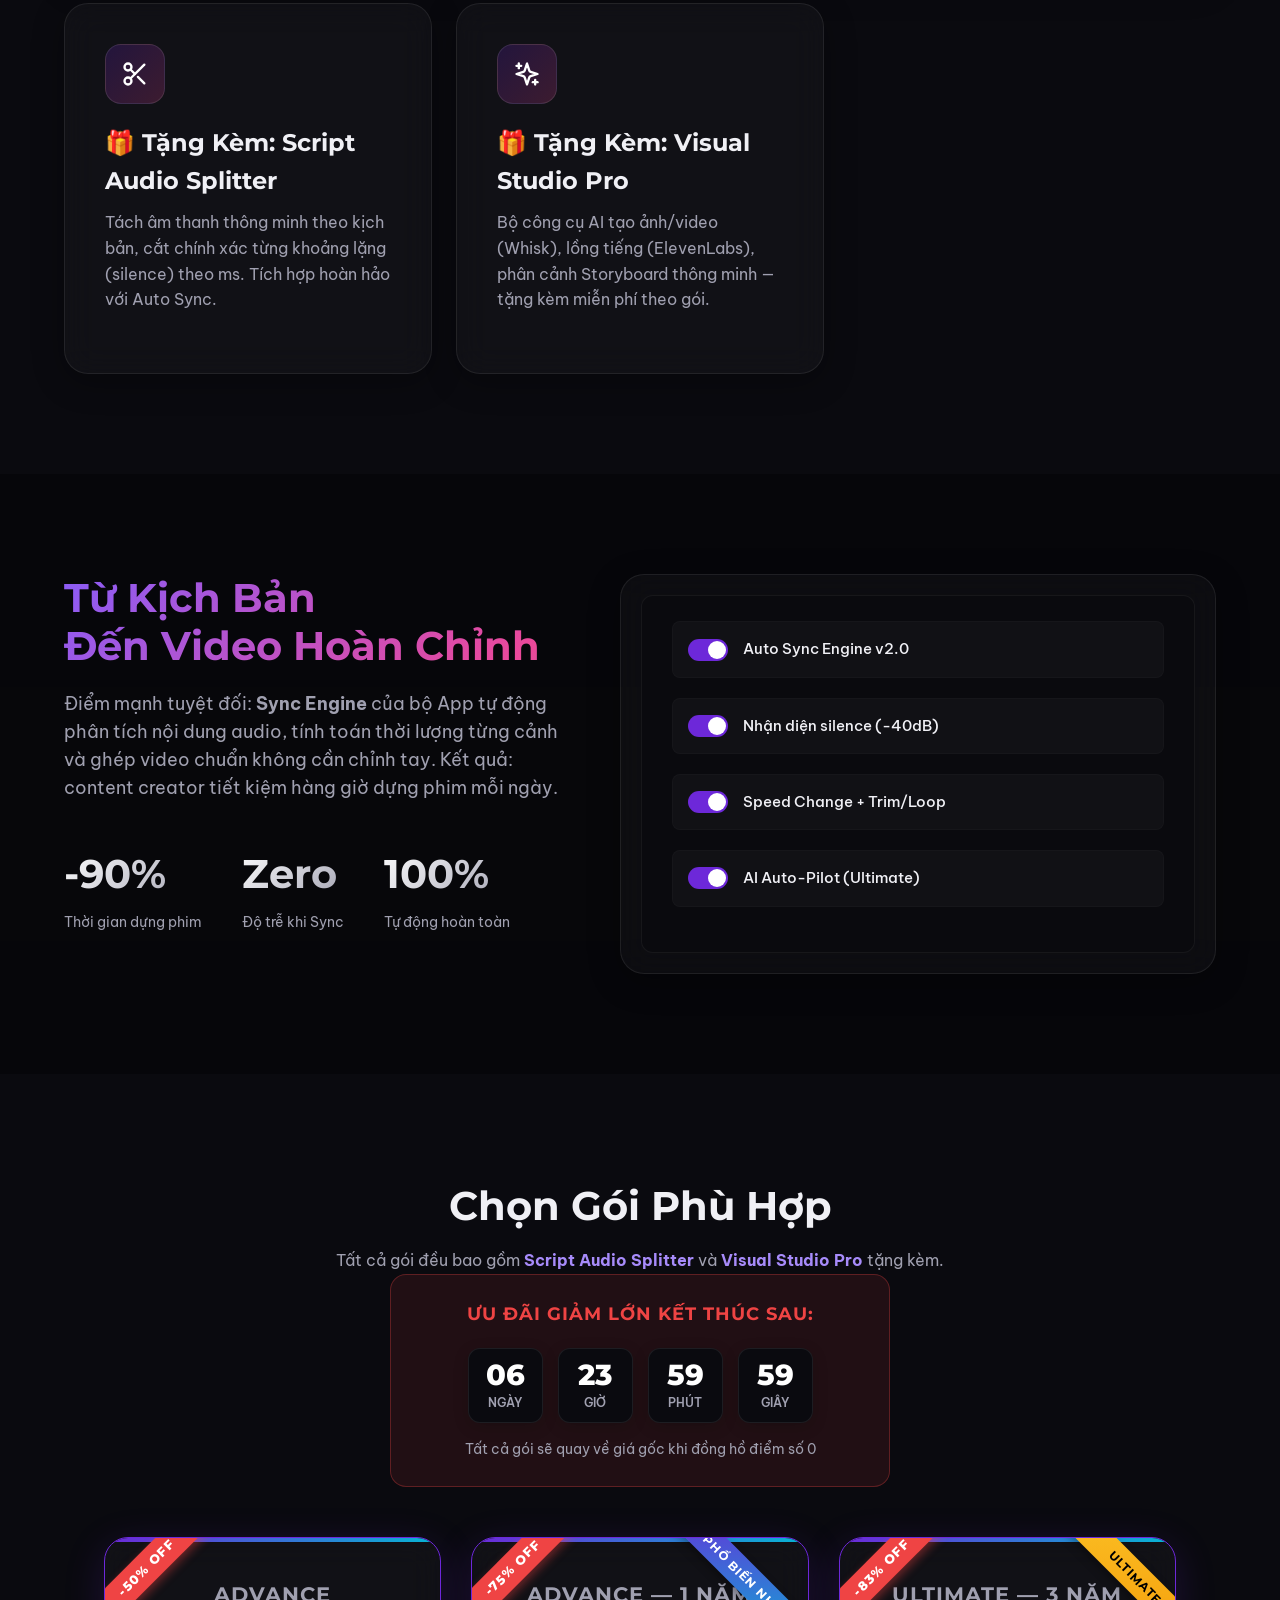
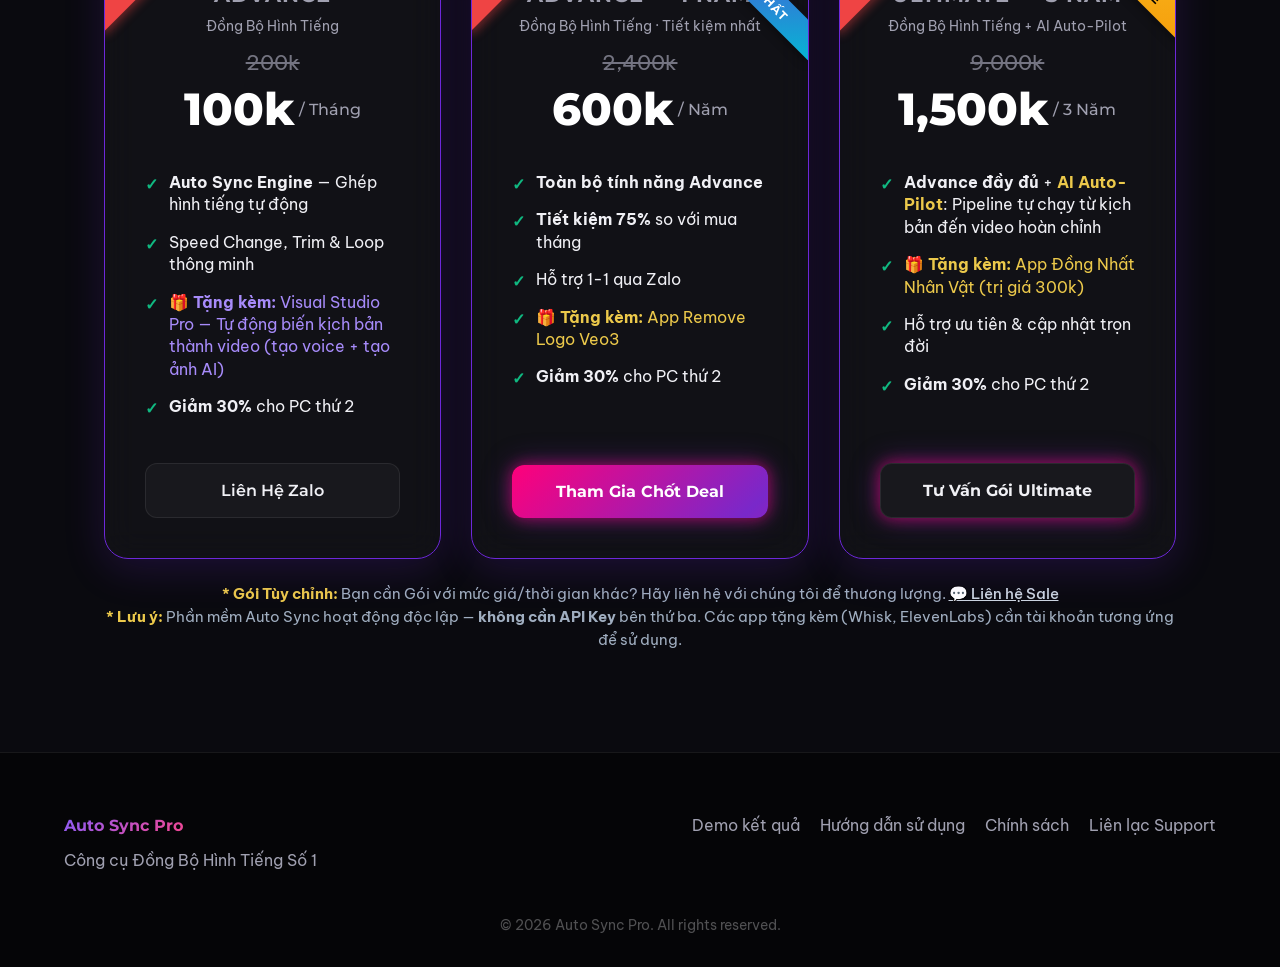
==== commit 3ce9d9f9: "Replace license line with 30% PC2 discount in all 3 pricing cards" ====
--- a/index.html
+++ b/index.html
@@ -227,7 +227,7 @@
                             <li><span class="icon-check">✓</span> <span style="color: #a78bfa;"><strong>🎁 Tặng
                                         kèm:</strong> Visual Studio Pro — Tự động biến kịch bản thành video (tạo voice +
                                     tạo ảnh AI)</span></li>
-                            <li><span class="icon-check">✓</span> Bản quyền 1 PC · Update tự động</li>
+                            <li><span class="icon-check">✓</span> <strong>Giảm 30%</strong> cho PC thứ 2</li>
                         </ul>
                         <a href="https://zalo.me/0948070044" target="_blank" class="btn-secondary full-width"
                             style="text-align: center;">Liên Hệ Zalo</a>
@@ -252,6 +252,7 @@
                             <li><span class="icon-check">✓</span> Hỗ trợ 1-1 qua Zalo</li>
                             <li><span class="icon-check">✓</span> <span style="color: #ecc94b;"><strong>🎁 Tặng
                                         kèm:</strong> App Remove Logo Veo3</span></li>
+                            <li><span class="icon-check">✓</span> <strong>Giảm 30%</strong> cho PC thứ 2</li>
                         </ul>
                         <a href="https://zalo.me/0948070044" target="_blank"
                             class="btn-primary btn-highlight full-width" style="text-align: center;">Tham Gia Chốt
@@ -281,6 +282,7 @@
                             <li><span class="icon-check">✓</span> <span style="color: #ecc94b;"><strong>🎁 Tặng
                                         kèm:</strong> App Đồng Nhất Nhân Vật (trị giá 300k)</span></li>
                             <li><span class="icon-check">✓</span> Hỗ trợ ưu tiên & cập nhật trọn đời</li>
+                            <li><span class="icon-check">✓</span> <strong>Giảm 30%</strong> cho PC thứ 2</li>
                         </ul>
                         <a href="https://zalo.me/0948070044" target="_blank"
                             class="btn-secondary btn-highlight-static full-width" style="text-align: center;">Tư Vấn Gói
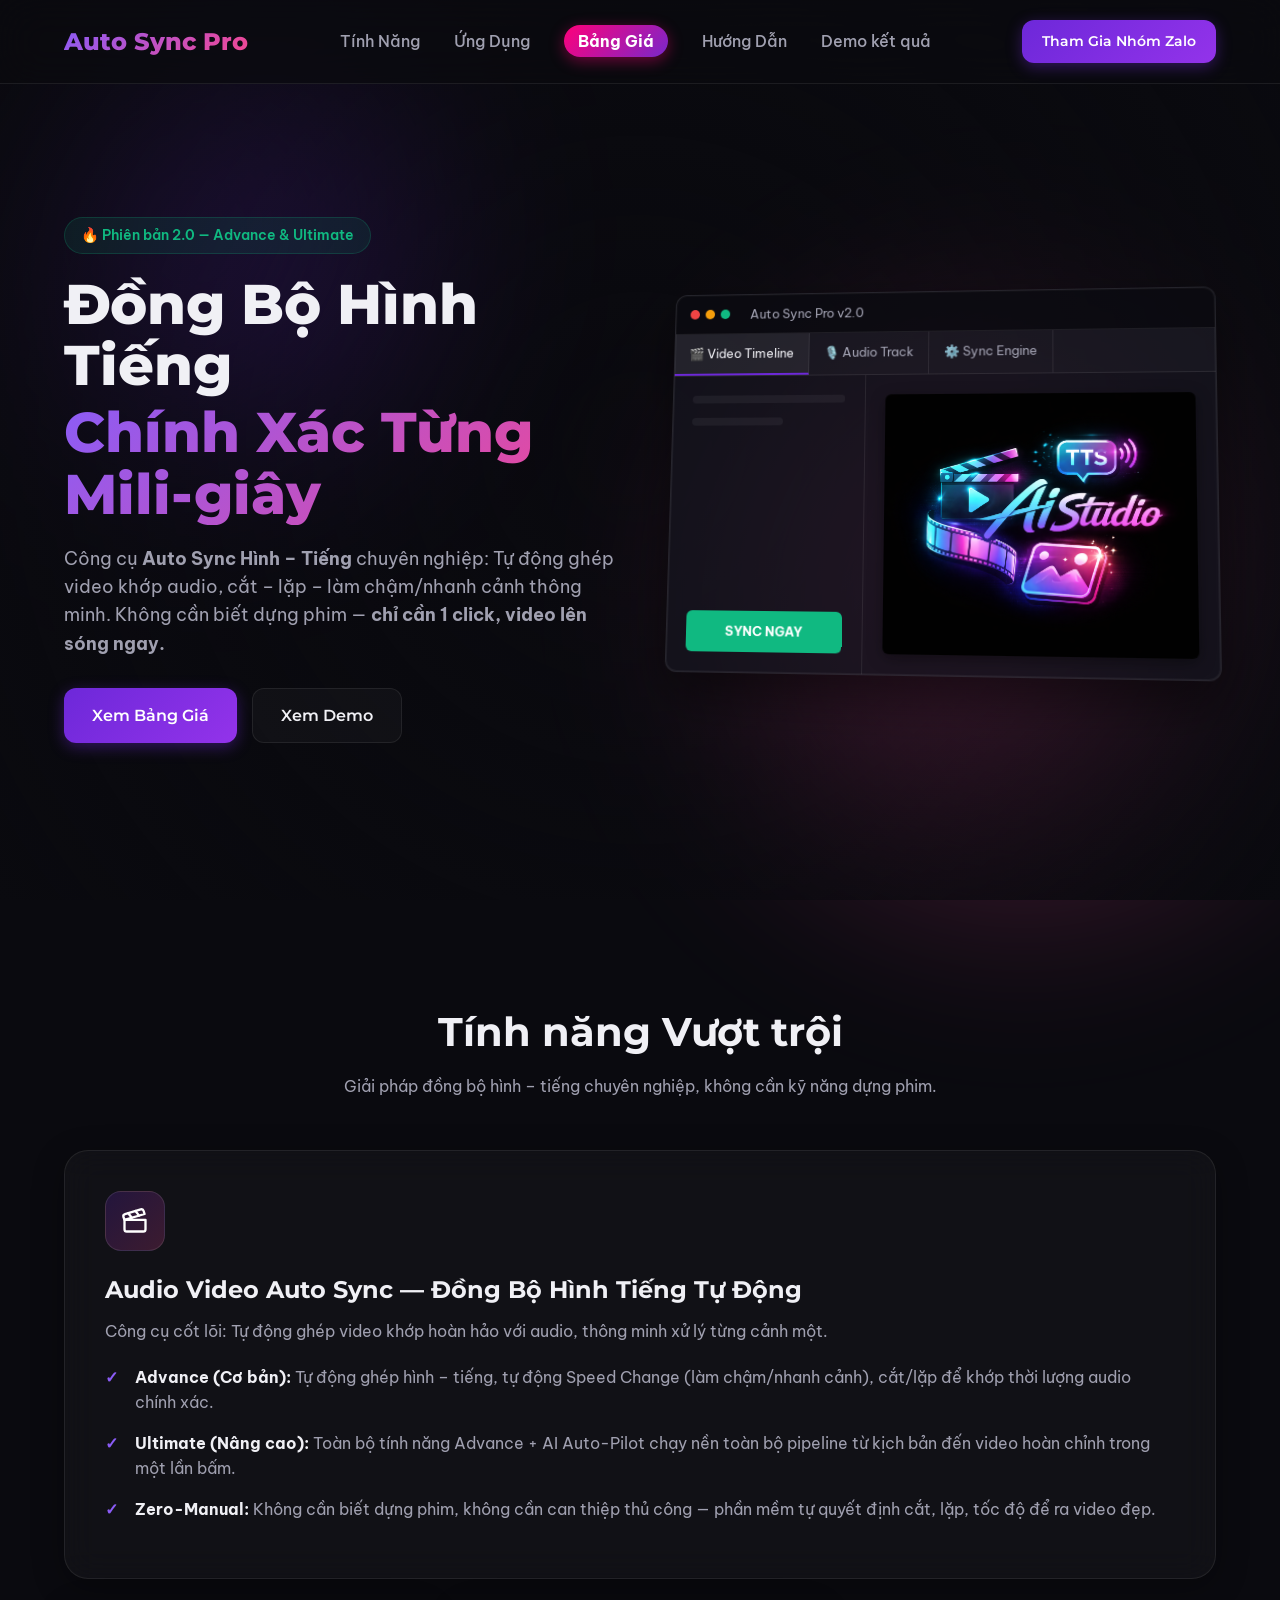
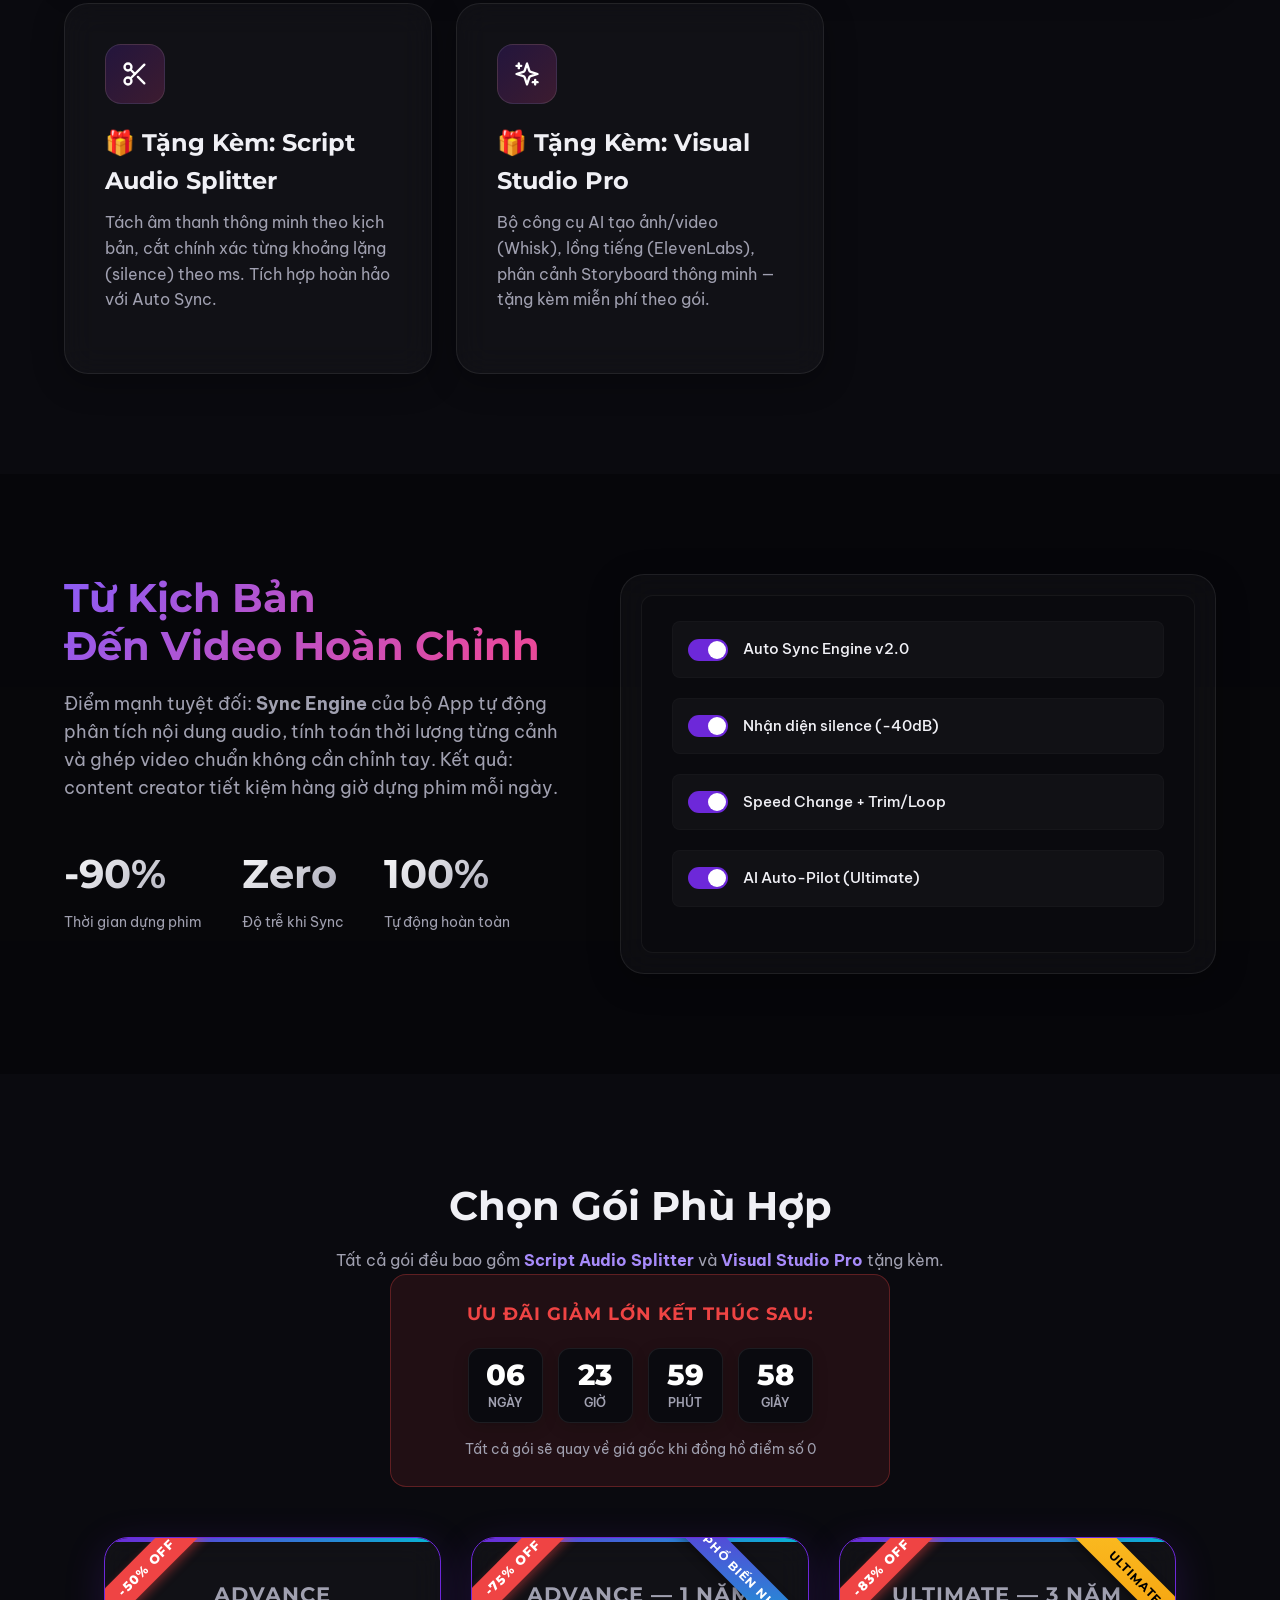
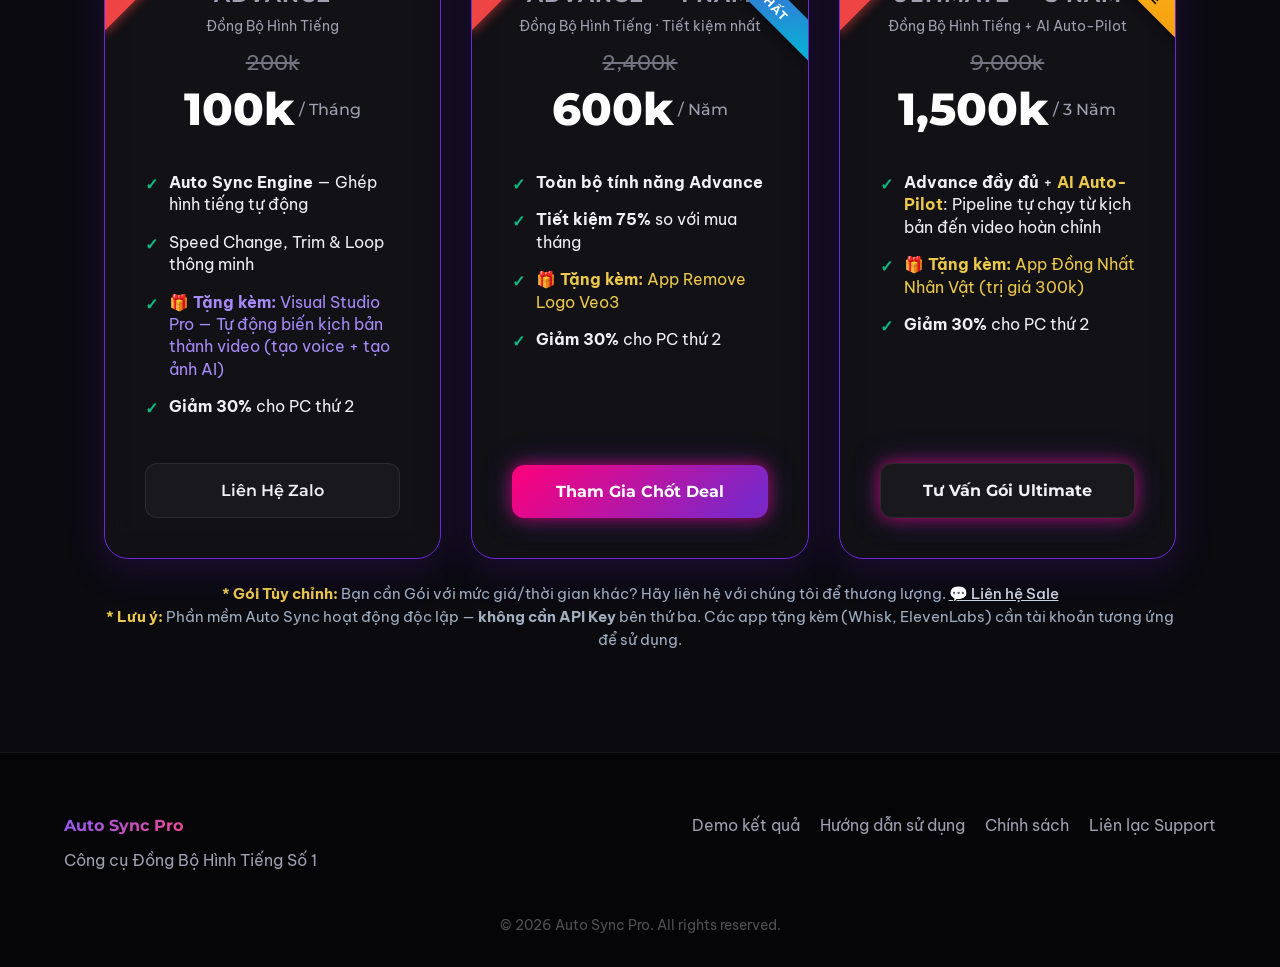
==== commit f5bbb0ee: "Add tutorial video embed to guide.html" ====
--- a/index.html
+++ b/index.html
@@ -249,7 +249,7 @@
                         <ul>
                             <li><span class="icon-check">✓</span> <strong>Toàn bộ tính năng Advance</strong></li>
                             <li><span class="icon-check">✓</span> <strong>Tiết kiệm 75%</strong> so với mua tháng</li>
-                            <li><span class="icon-check">✓</span> Hỗ trợ 1-1 qua Zalo</li>
+                        
                             <li><span class="icon-check">✓</span> <span style="color: #ecc94b;"><strong>🎁 Tặng
                                         kèm:</strong> App Remove Logo Veo3</span></li>
                             <li><span class="icon-check">✓</span> <strong>Giảm 30%</strong> cho PC thứ 2</li>
@@ -281,8 +281,7 @@
 
                             <li><span class="icon-check">✓</span> <span style="color: #ecc94b;"><strong>🎁 Tặng
                                         kèm:</strong> App Đồng Nhất Nhân Vật (trị giá 300k)</span></li>
-                            <li><span class="icon-check">✓</span> Hỗ trợ ưu tiên & cập nhật trọn đời</li>
-                            <li><span class="icon-check">✓</span> <strong>Giảm 30%</strong> cho PC thứ 2</li>
+                                                     <li><span class="icon-check">✓</span> <strong>Giảm 30%</strong> cho PC thứ 2</li>
                         </ul>
                         <a href="https://zalo.me/0948070044" target="_blank"
                             class="btn-secondary btn-highlight-static full-width" style="text-align: center;">Tư Vấn Gói
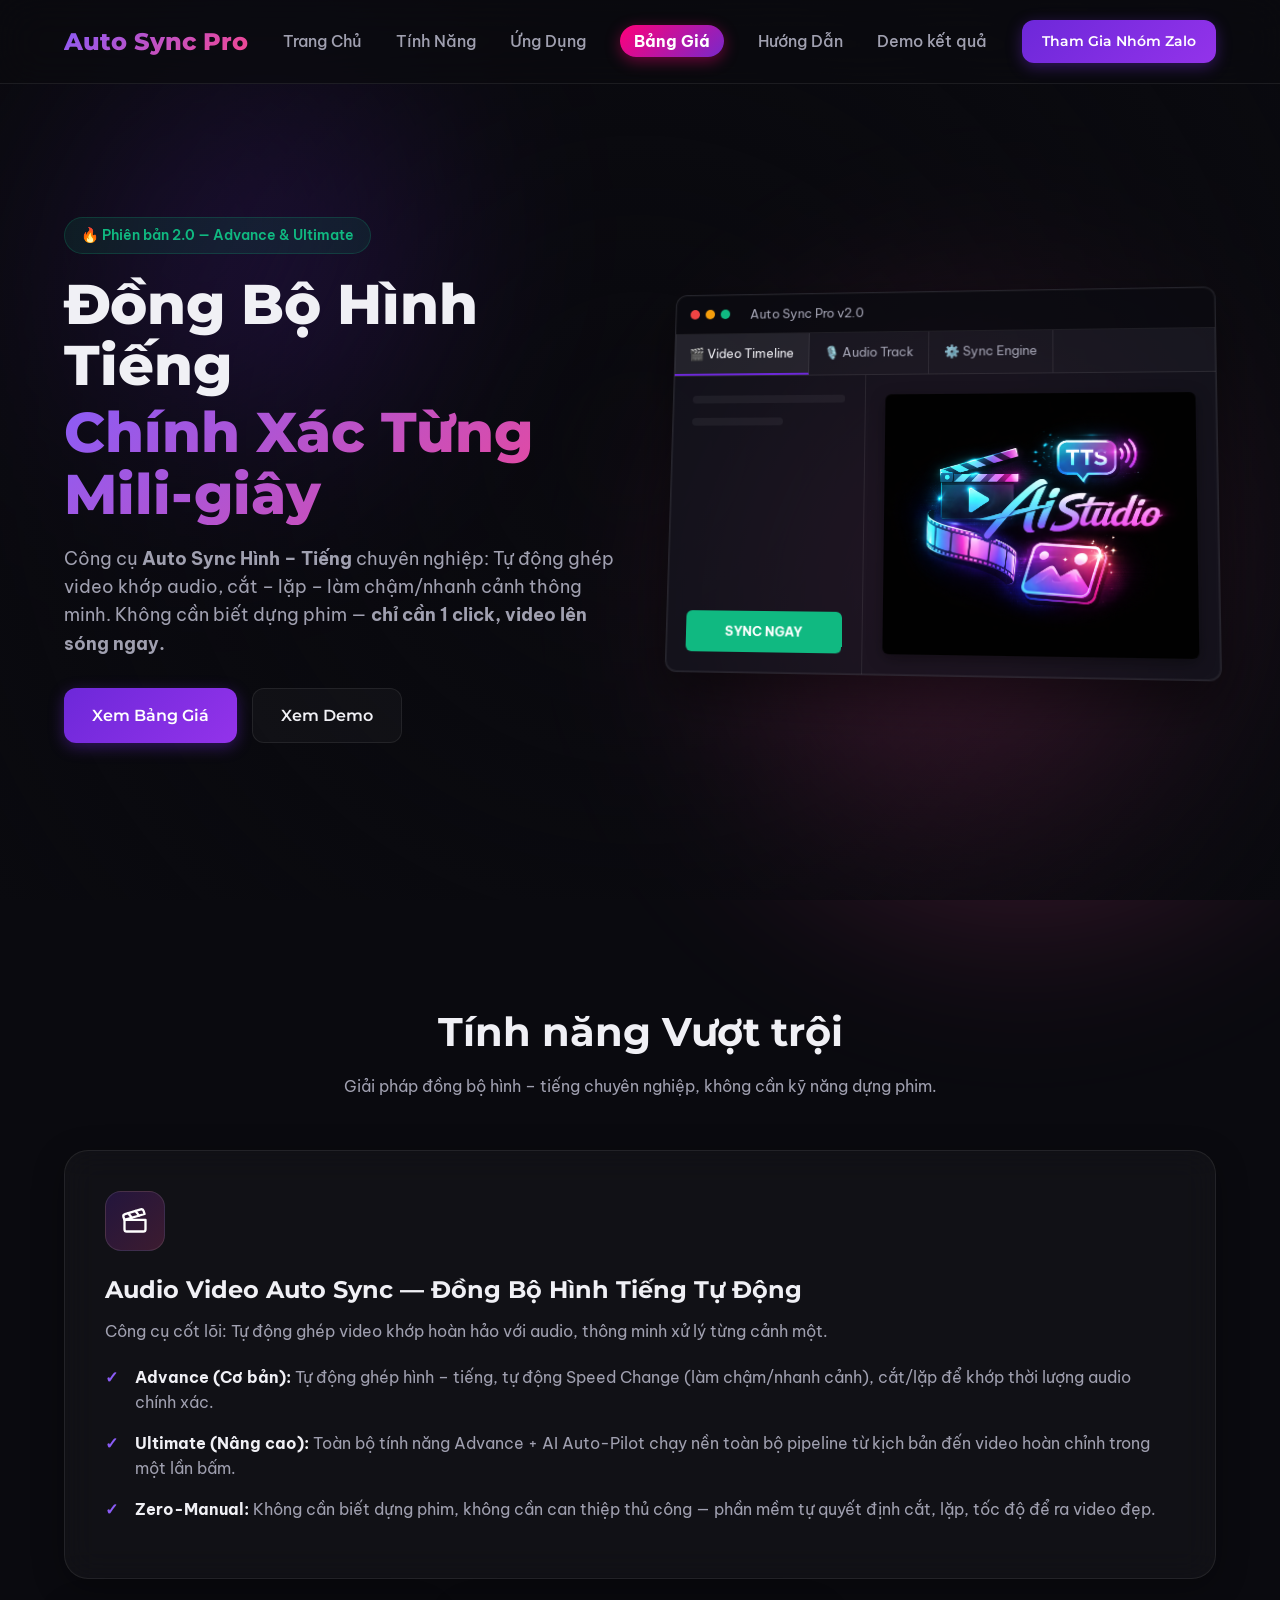
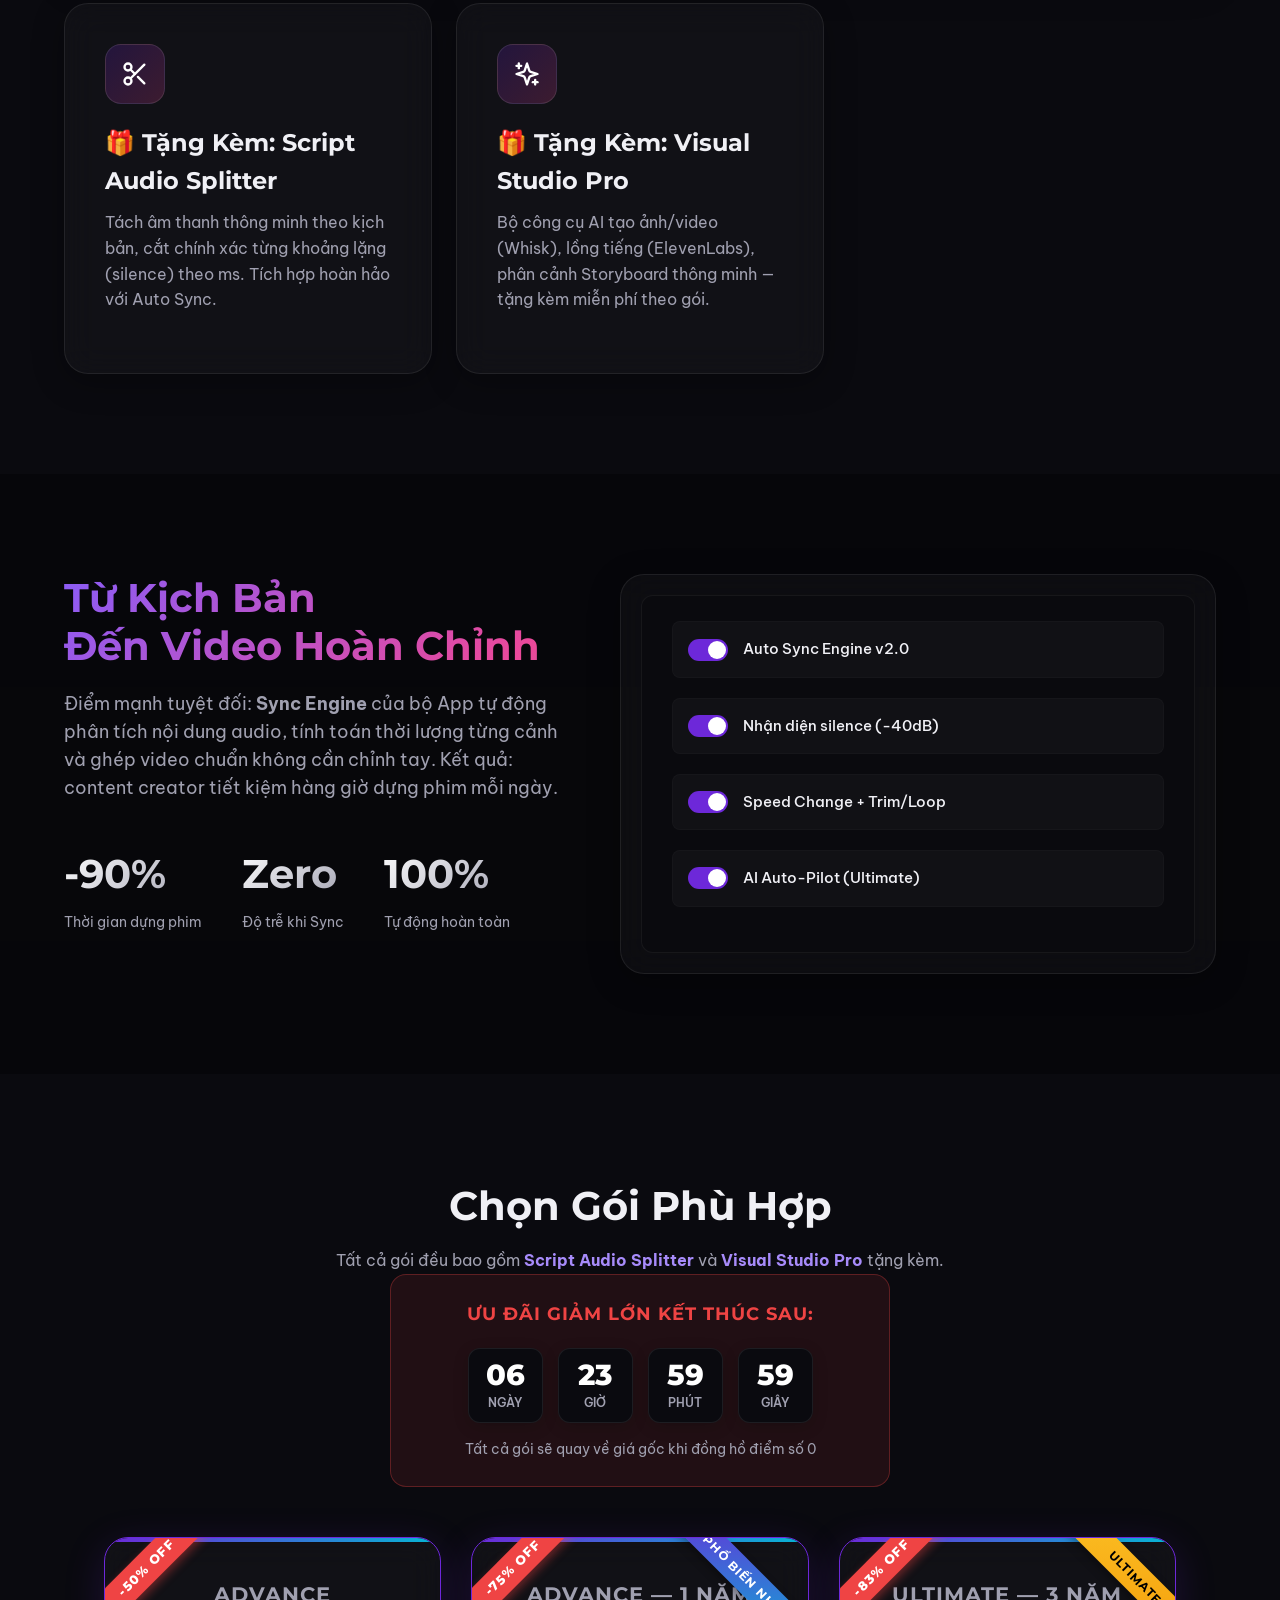
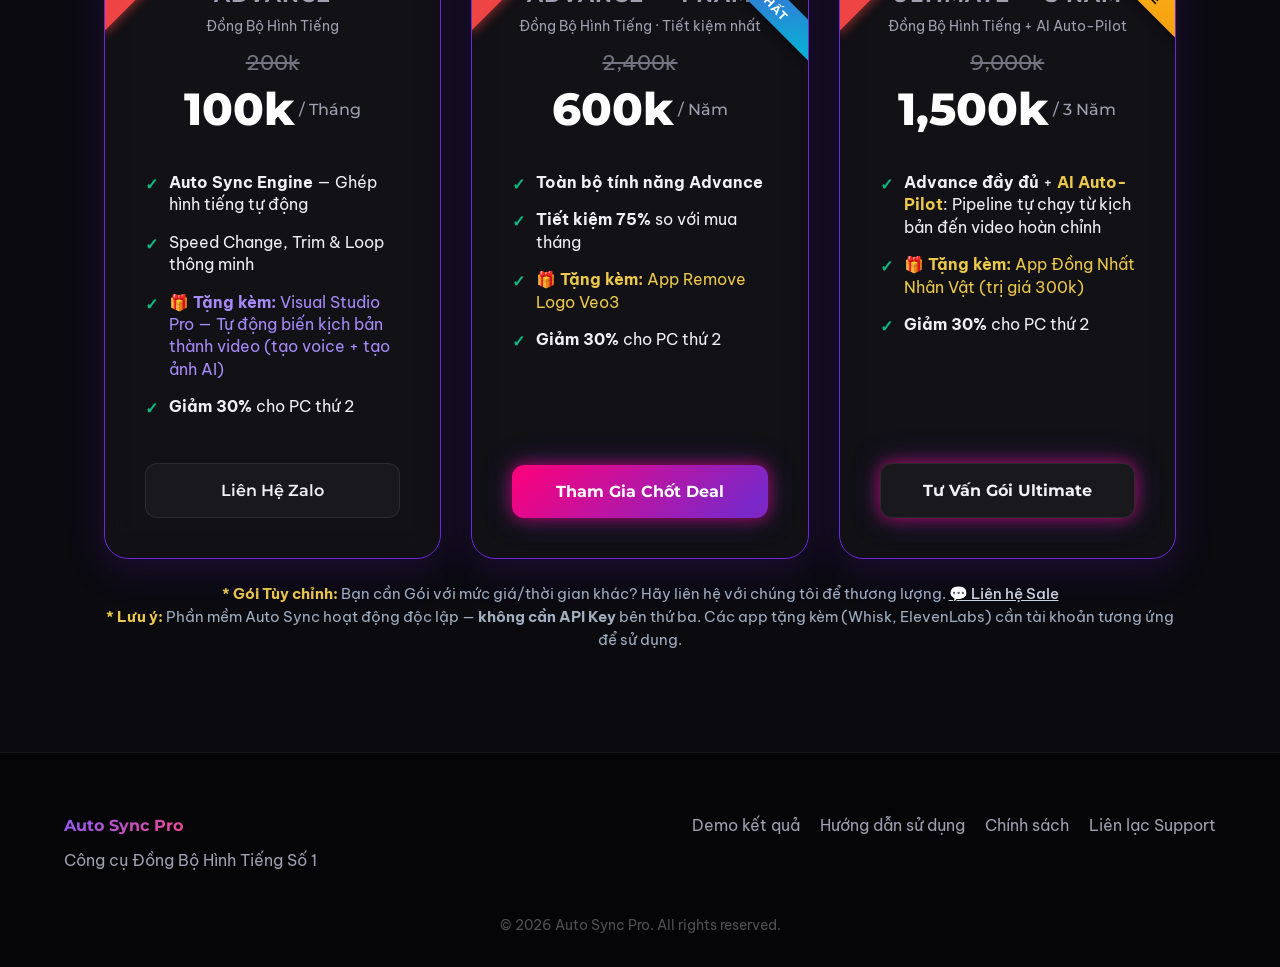
==== commit 174b5f34: "Sync navbar across all pages + fix guide section order + add prep to VSPro section" ====
--- a/index.html
+++ b/index.html
@@ -25,6 +25,7 @@
             </a>
         </div>
         <nav>
+            <a href="index.html">Trang Chủ</a>
             <a href="#features">Tính Năng</a>
             <a href="#showcase">Ứng Dụng</a>
             <a href="#pricing" class="nav-highlight">Bảng Giá</a>
@@ -249,7 +250,7 @@
                         <ul>
                             <li><span class="icon-check">✓</span> <strong>Toàn bộ tính năng Advance</strong></li>
                             <li><span class="icon-check">✓</span> <strong>Tiết kiệm 75%</strong> so với mua tháng</li>
-                        
+
                             <li><span class="icon-check">✓</span> <span style="color: #ecc94b;"><strong>🎁 Tặng
                                         kèm:</strong> App Remove Logo Veo3</span></li>
                             <li><span class="icon-check">✓</span> <strong>Giảm 30%</strong> cho PC thứ 2</li>
@@ -281,7 +282,7 @@
 
                             <li><span class="icon-check">✓</span> <span style="color: #ecc94b;"><strong>🎁 Tặng
                                         kèm:</strong> App Đồng Nhất Nhân Vật (trị giá 300k)</span></li>
-                                                     <li><span class="icon-check">✓</span> <strong>Giảm 30%</strong> cho PC thứ 2</li>
+                            <li><span class="icon-check">✓</span> <strong>Giảm 30%</strong> cho PC thứ 2</li>
                         </ul>
                         <a href="https://zalo.me/0948070044" target="_blank"
                             class="btn-secondary btn-highlight-static full-width" style="text-align: center;">Tư Vấn Gói
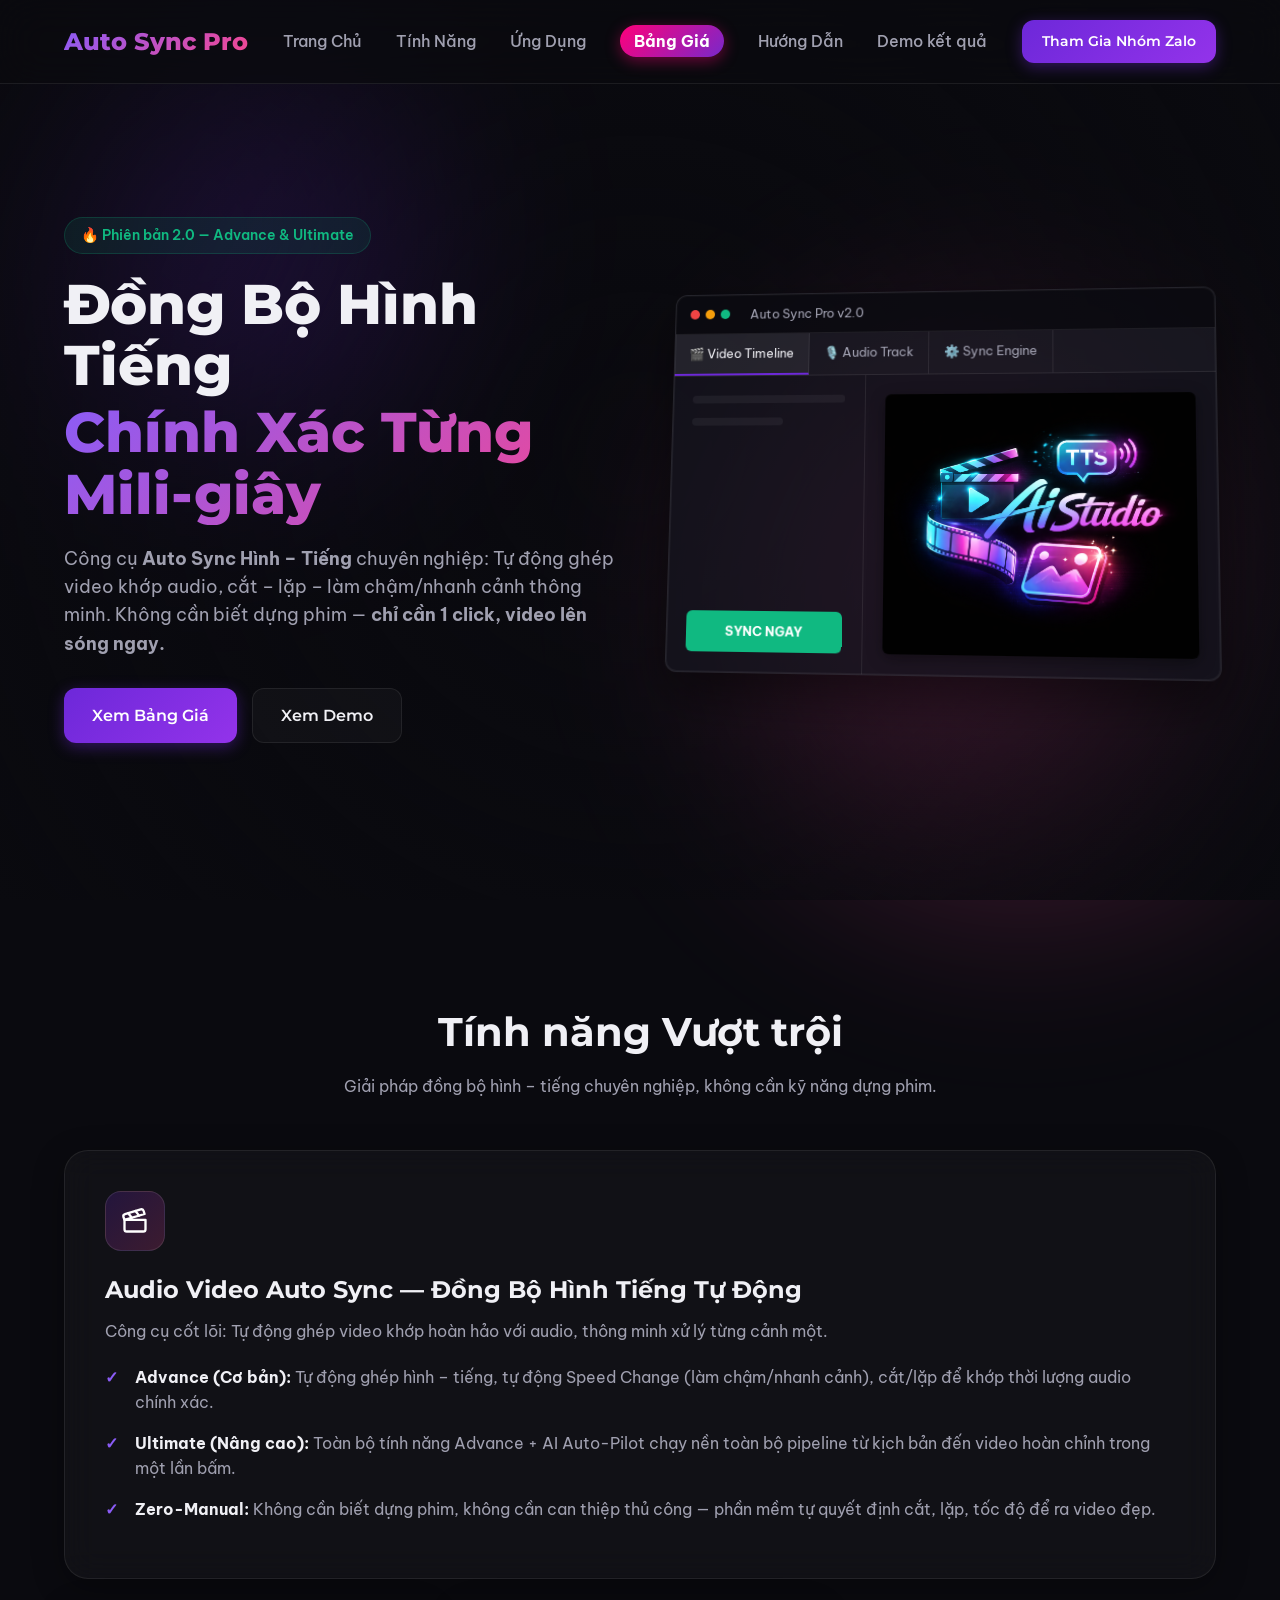
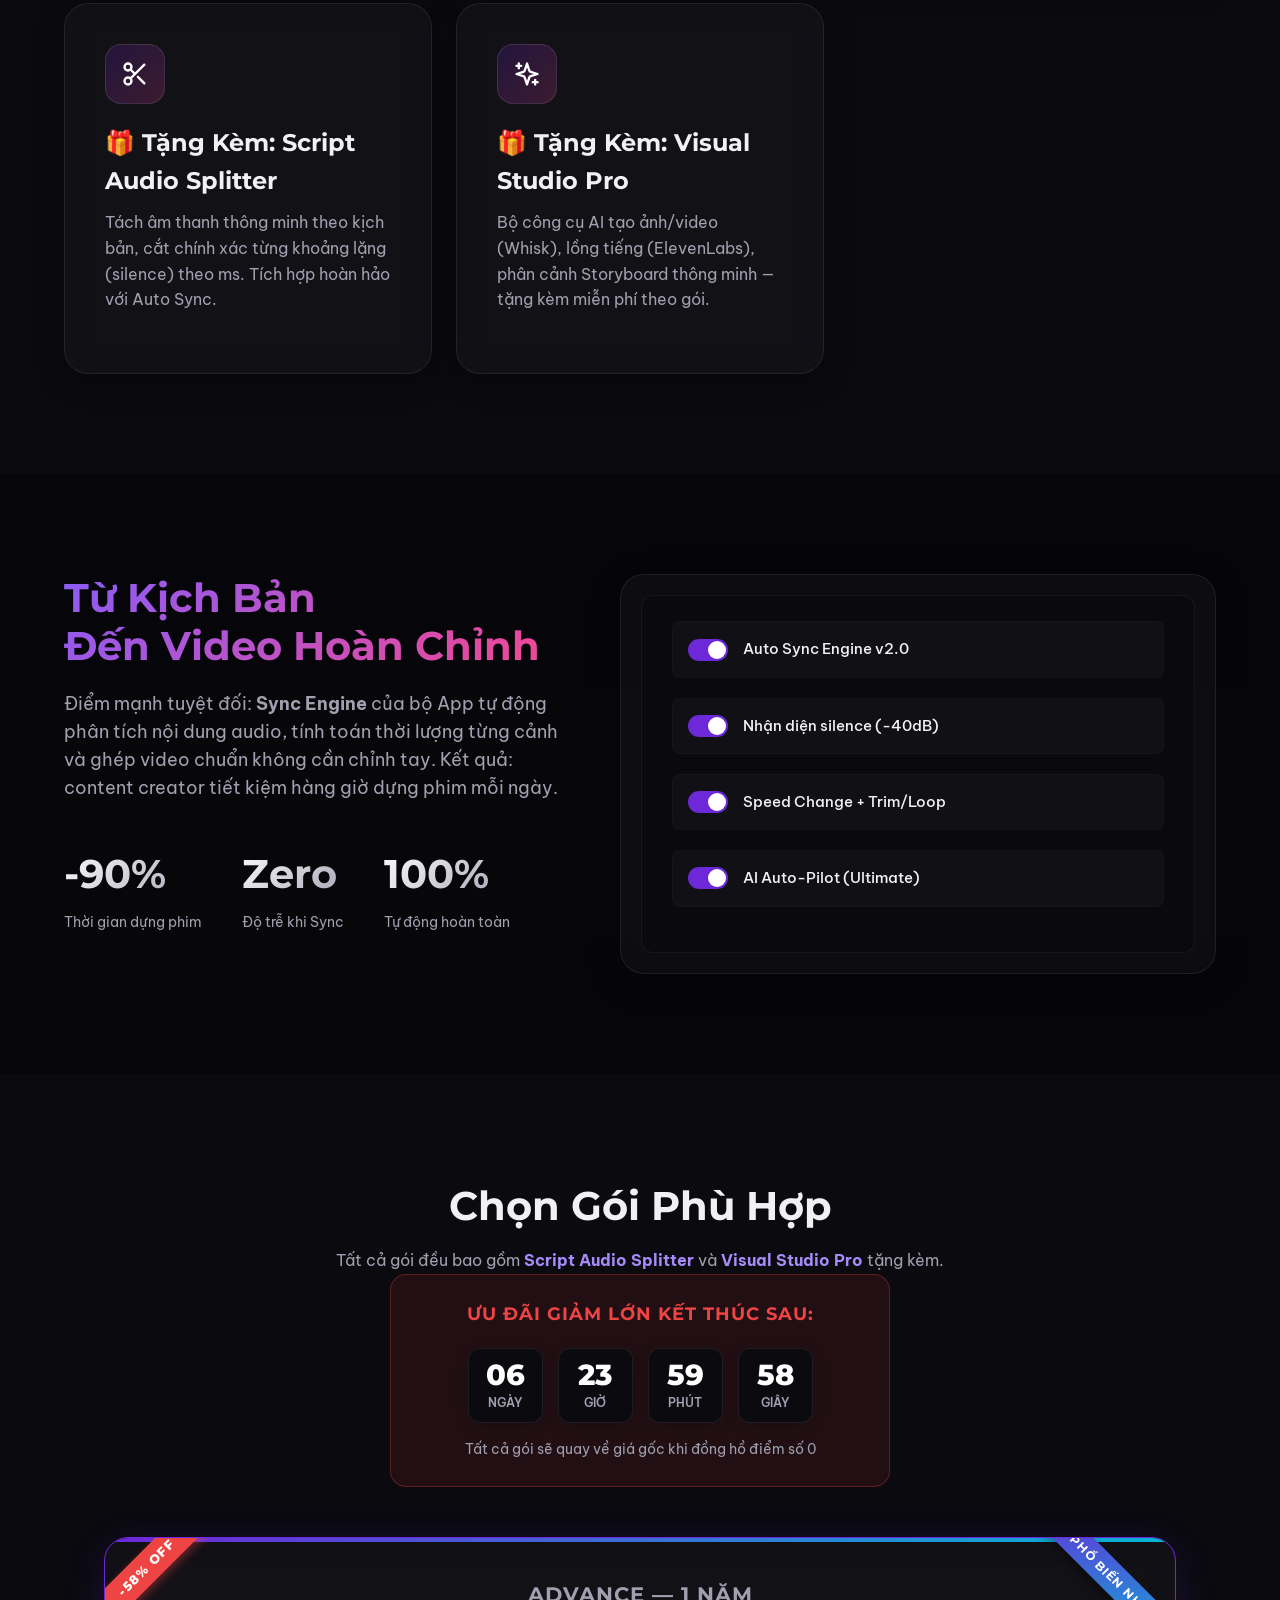
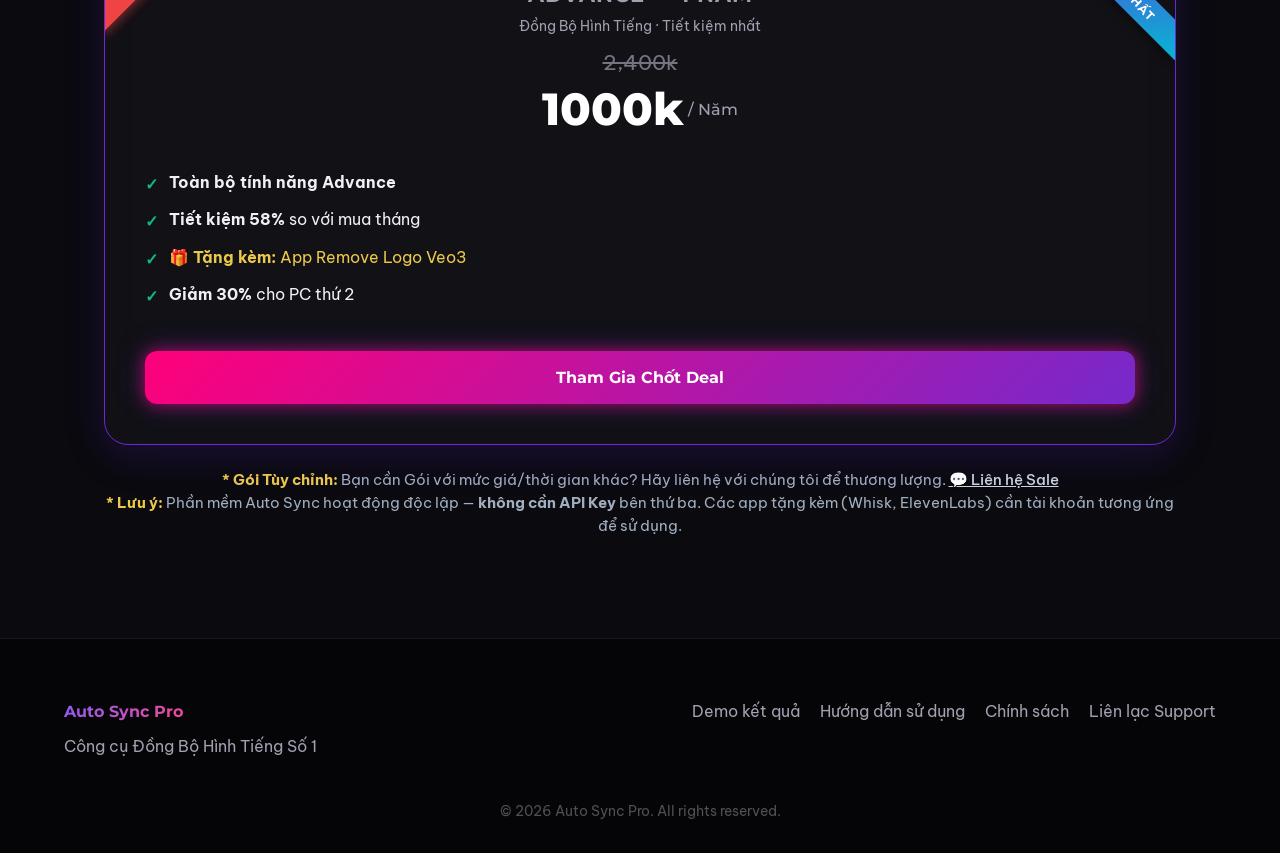
==== commit 5e28a636: "Update landing page pricing and sync script" ====
--- a/index.html
+++ b/index.html
@@ -210,46 +210,21 @@
 
             <div class="pricing-grid">
 
-                <!-- Advance Plan -->
-                <div class="pricing-card glass-panel featured reveal delay-1">
-                    <div class="badge-discount font-heading">-50% OFF</div>
-                    <div class="pricing-header">
-                        <h3 class="font-heading">Advance</h3>
-                        <p style="color: var(--text-muted); font-size: 0.85rem; margin: 4px 0 8px;">Đồng Bộ Hình Tiếng
-                        </p>
-                        <div class="price-old font-body">200k</div>
-                        <div class="price font-heading">100k<span class="period">/ Tháng</span></div>
-                    </div>
-                    <div class="pricing-body font-body">
-                        <ul>
-                            <li><span class="icon-check">✓</span> <strong>Auto Sync Engine</strong> — Ghép hình tiếng tự
-                                động</li>
-                            <li><span class="icon-check">✓</span> Speed Change, Trim & Loop thông minh</li>
-                            <li><span class="icon-check">✓</span> <span style="color: #a78bfa;"><strong>🎁 Tặng
-                                        kèm:</strong> Visual Studio Pro — Tự động biến kịch bản thành video (tạo voice +
-                                    tạo ảnh AI)</span></li>
-                            <li><span class="icon-check">✓</span> <strong>Giảm 30%</strong> cho PC thứ 2</li>
-                        </ul>
-                        <a href="https://zalo.me/0948070044" target="_blank" class="btn-secondary full-width"
-                            style="text-align: center;">Liên Hệ Zalo</a>
-                    </div>
-                </div>
-
                 <!-- Advance 1-Year (Featured) -->
                 <div class="pricing-card glass-panel featured reveal delay-2">
                     <div class="badge-popular font-heading">Phổ Biến Nhất</div>
-                    <div class="badge-discount font-heading">-75% OFF</div>
+                    <div class="badge-discount font-heading">-58% OFF</div>
                     <div class="pricing-header">
                         <h3 class="font-heading">Advance — 1 Năm</h3>
                         <p style="color: var(--text-muted); font-size: 0.85rem; margin: 4px 0 8px;">Đồng Bộ Hình Tiếng ·
                             Tiết kiệm nhất</p>
                         <div class="price-old font-body">2,400k</div>
-                        <div class="price font-heading">600k<span class="period">/ Năm</span></div>
+                        <div class="price font-heading">1000k<span class="period">/ Năm</span></div>
                     </div>
                     <div class="pricing-body font-body">
                         <ul>
                             <li><span class="icon-check">✓</span> <strong>Toàn bộ tính năng Advance</strong></li>
-                            <li><span class="icon-check">✓</span> <strong>Tiết kiệm 75%</strong> so với mua tháng</li>
+                            <li><span class="icon-check">✓</span> <strong>Tiết kiệm 58%</strong> so với mua tháng</li>
 
                             <li><span class="icon-check">✓</span> <span style="color: #ecc94b;"><strong>🎁 Tặng
                                         kèm:</strong> App Remove Logo Veo3</span></li>
@@ -258,35 +233,6 @@
                         <a href="https://zalo.me/0948070044" target="_blank"
                             class="btn-primary btn-highlight full-width" style="text-align: center;">Tham Gia Chốt
                             Deal</a>
-                    </div>
-                </div>
-
-                <!-- Ultimate Plan (3-Year) -->
-                <div class="pricing-card glass-panel featured reveal delay-3">
-                    <div class="badge-popular font-heading"
-                        style="background: linear-gradient(135deg, #fbbf24, #f59e0b); color: #000;">Ultimate</div>
-                    <div class="badge-discount font-heading">-83% OFF</div>
-                    <div class="pricing-header">
-                        <h3 class="font-heading">Ultimate — 3 Năm</h3>
-                        <p style="color: var(--text-muted); font-size: 0.85rem; margin: 4px 0 8px;">Đồng Bộ Hình Tiếng +
-                            AI Auto-Pilot</p>
-                        <div class="price-old font-body">9,000k</div>
-                        <div class="price font-heading">1,500k<span class="period">/ 3 Năm</span></div>
-
-                    </div>
-                    <div class="pricing-body font-body">
-                        <ul>
-                            <li><span class="icon-check">✓</span> <strong>Advance đầy đủ</strong> + <strong
-                                    style="color: #ecc94b;">AI Auto-Pilot</strong>: Pipeline tự chạy từ kịch bản đến
-                                video hoàn chỉnh</li>
-
-                            <li><span class="icon-check">✓</span> <span style="color: #ecc94b;"><strong>🎁 Tặng
-                                        kèm:</strong> App Đồng Nhất Nhân Vật (trị giá 300k)</span></li>
-                            <li><span class="icon-check">✓</span> <strong>Giảm 30%</strong> cho PC thứ 2</li>
-                        </ul>
-                        <a href="https://zalo.me/0948070044" target="_blank"
-                            class="btn-secondary btn-highlight-static full-width" style="text-align: center;">Tư Vấn Gói
-                            Ultimate</a>
                     </div>
                 </div>
 
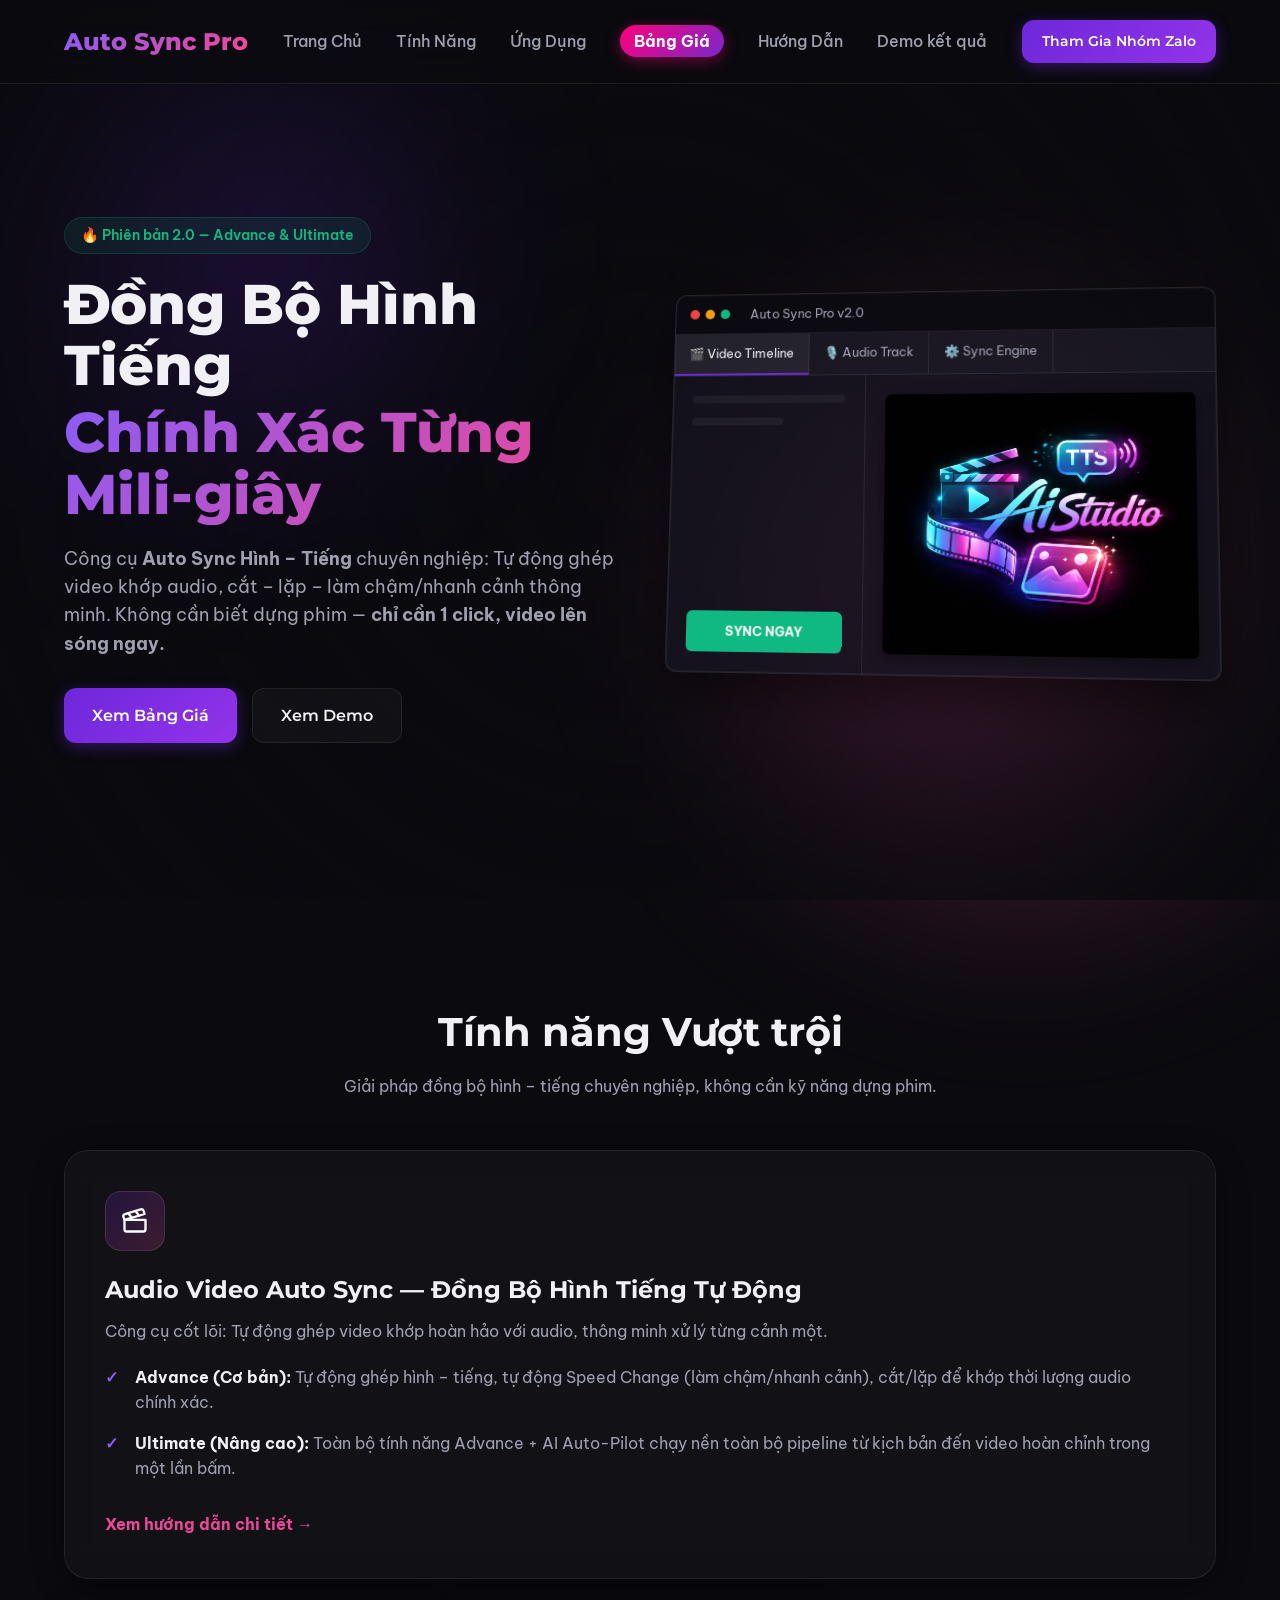
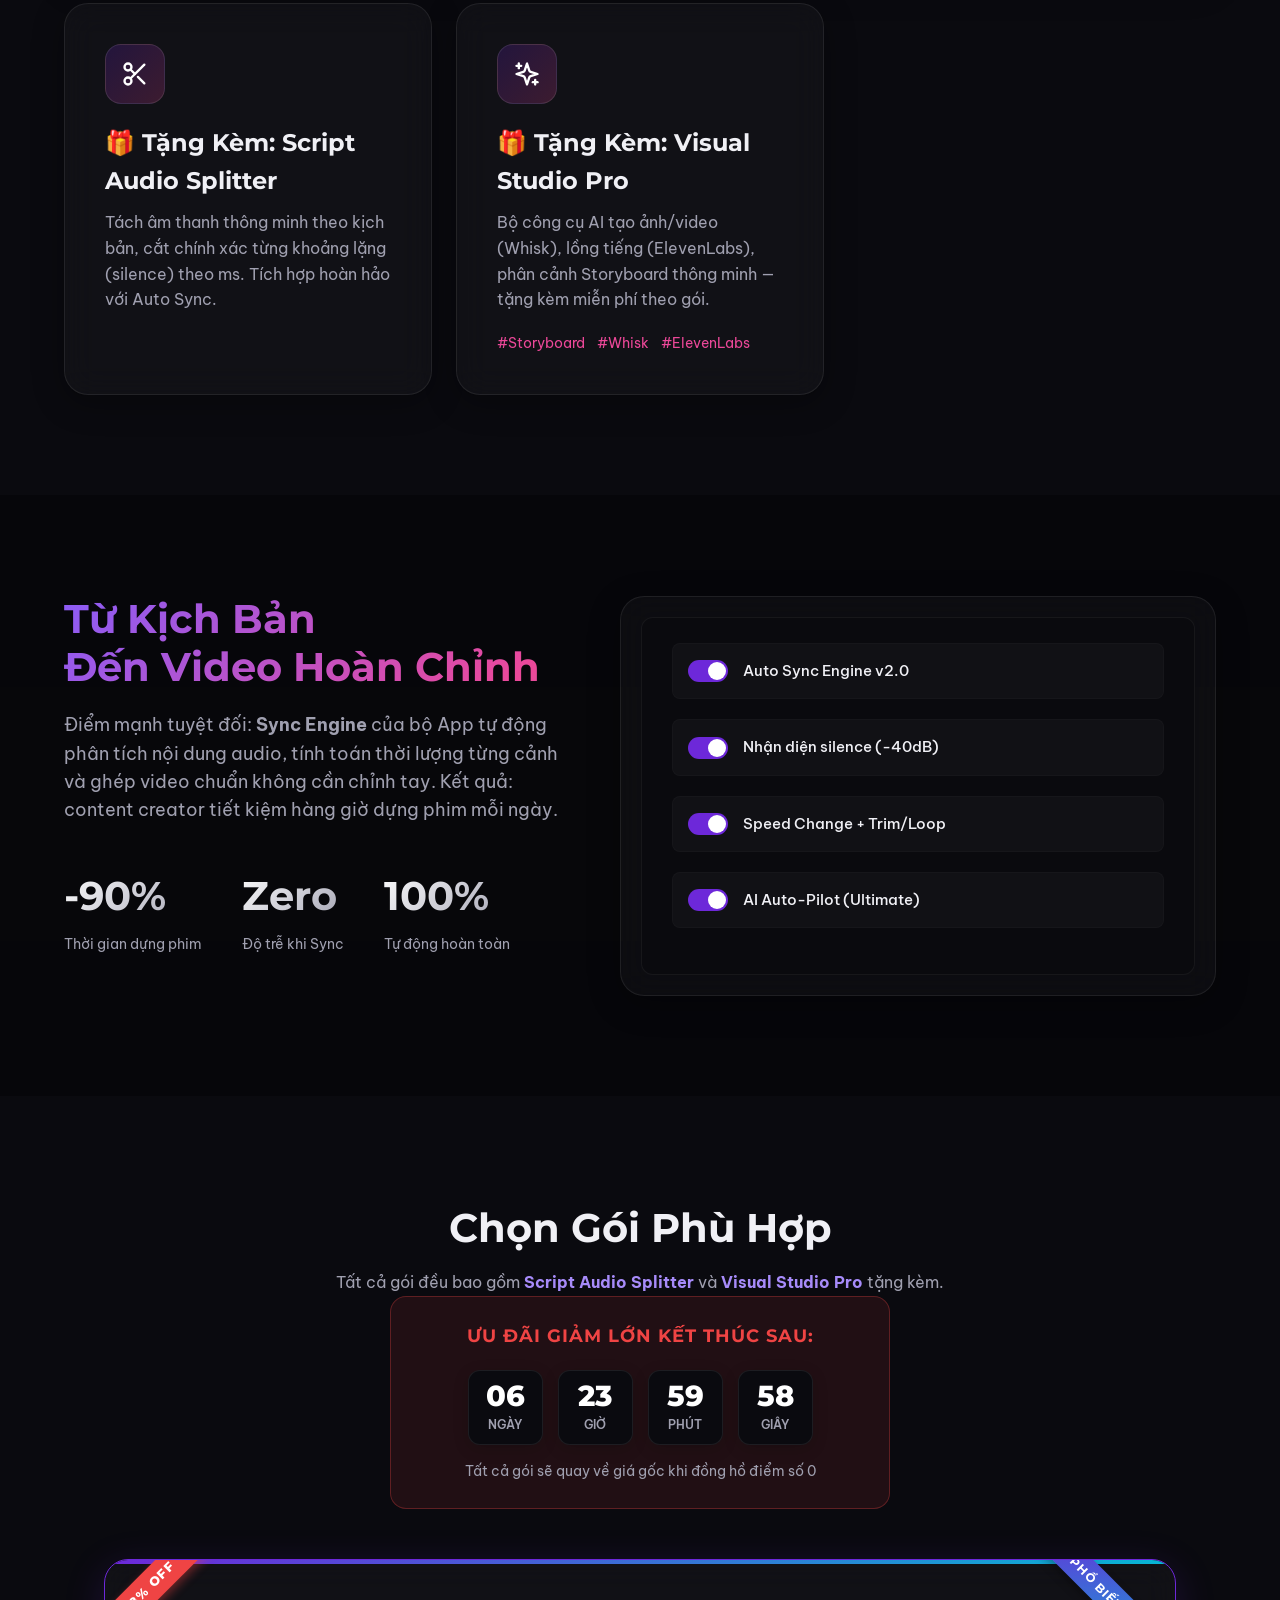
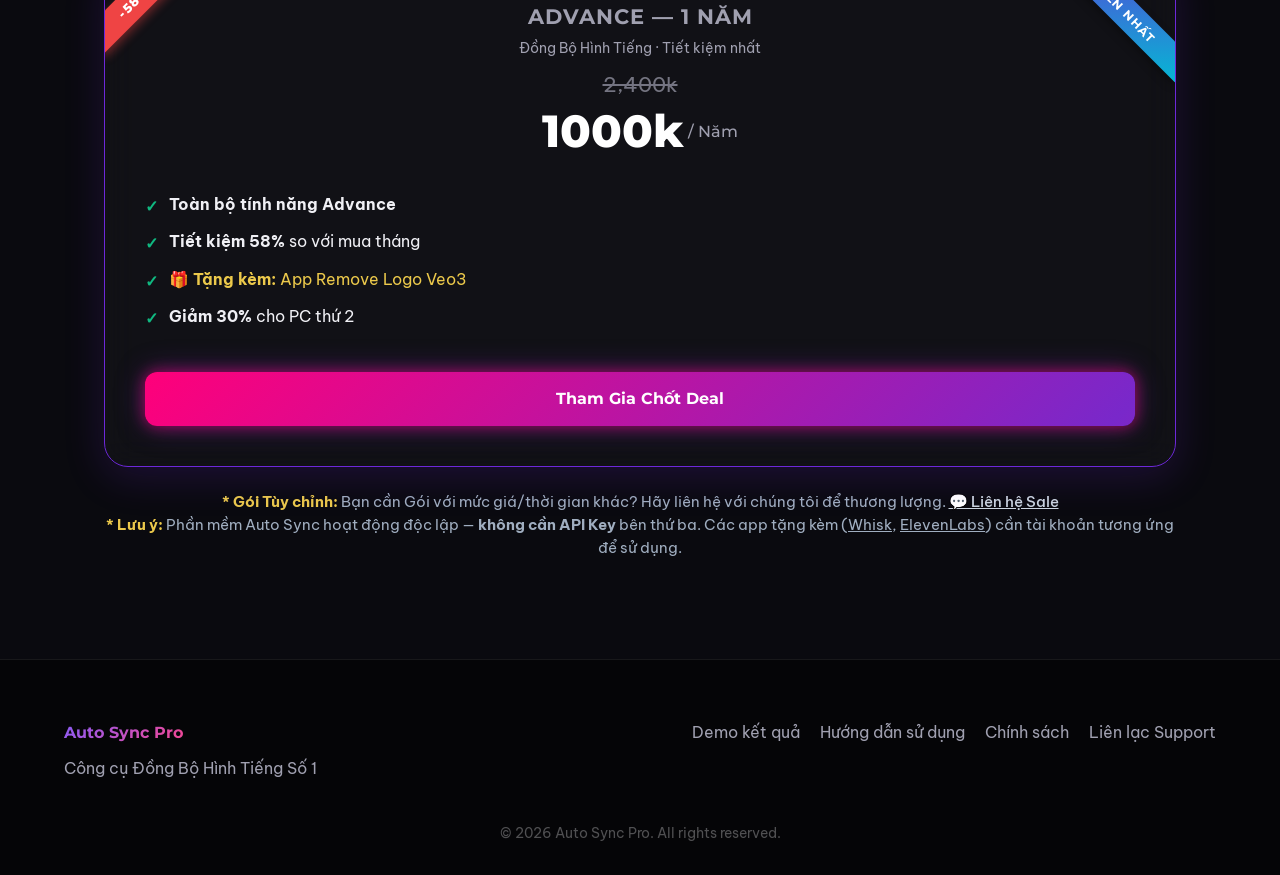
==== commit 36b79e11: "Update guide anchors and deep links for better sharing" ====
--- a/index.html
+++ b/index.html
@@ -105,9 +105,8 @@
                             chậm/nhanh cảnh), cắt/lặp để khớp thời lượng audio chính xác.</li>
                         <li><strong>Ultimate (Nâng cao):</strong> Toàn bộ tính năng Advance + AI Auto-Pilot chạy nền
                             toàn bộ pipeline từ kịch bản đến video hoàn chỉnh trong một lần bấm.</li>
-                        <li><strong>Zero-Manual:</strong> Không cần biết dựng phim, không cần can thiệp thủ công —
-                            phần mềm tự quyết định cắt, lặp, tốc độ để ra video đẹp.</li>
                     </ul>
+                    <a href="guide.html#autosync" class="btn-text" style="display:inline-block; margin-top:15px; color:var(--secondary); font-weight:700; text-decoration:none;">Xem hướng dẫn chi tiết →</a>
                 </div>
 
                 <!-- Script Audio Splitter -->
@@ -143,6 +142,11 @@
                     <h3 class="font-heading">🎁 Tặng Kèm: Visual Studio Pro</h3>
                     <p>Bộ công cụ AI tạo ảnh/video (Whisk), lồng tiếng (ElevenLabs), phân cảnh Storyboard thông minh —
                         tặng kèm miễn phí theo gói.</p>
+                    <div style="display:flex; gap:12px; margin-top:10px; font-size:0.85rem;">
+                        <a href="guide.html#storyboard" style="color:var(--secondary); text-decoration:none;">#Storyboard</a>
+                        <a href="guide.html#whisk" style="color:var(--secondary); text-decoration:none;">#Whisk</a>
+                        <a href="guide.html#elevenlabs" style="color:var(--secondary); text-decoration:none;">#ElevenLabs</a>
+                    </div>
                 </div>
             </div>
         </section>
@@ -245,7 +249,7 @@
                     style="color: #cbd5e0; text-decoration: underline; font-weight: 500;">💬 Liên hệ Sale</a>
                 <br>
                 <strong style="color: #ecc94b;">* Lưu ý:</strong> Phần mềm Auto Sync hoạt động độc lập — <strong>không
-                    cần API Key</strong> bên thứ ba. Các app tặng kèm (Whisk, ElevenLabs) cần tài khoản tương ứng để sử
+                    cần API Key</strong> bên thứ ba. Các app tặng kèm (<a href="guide.html#whisk" style="color:inherit; text-decoration:underline;">Whisk</a>, <a href="guide.html#elevenlabs" style="color:inherit; text-decoration:underline;">ElevenLabs</a>) cần tài khoản tương ứng để sử
                 dụng.
             </p>
         </section>
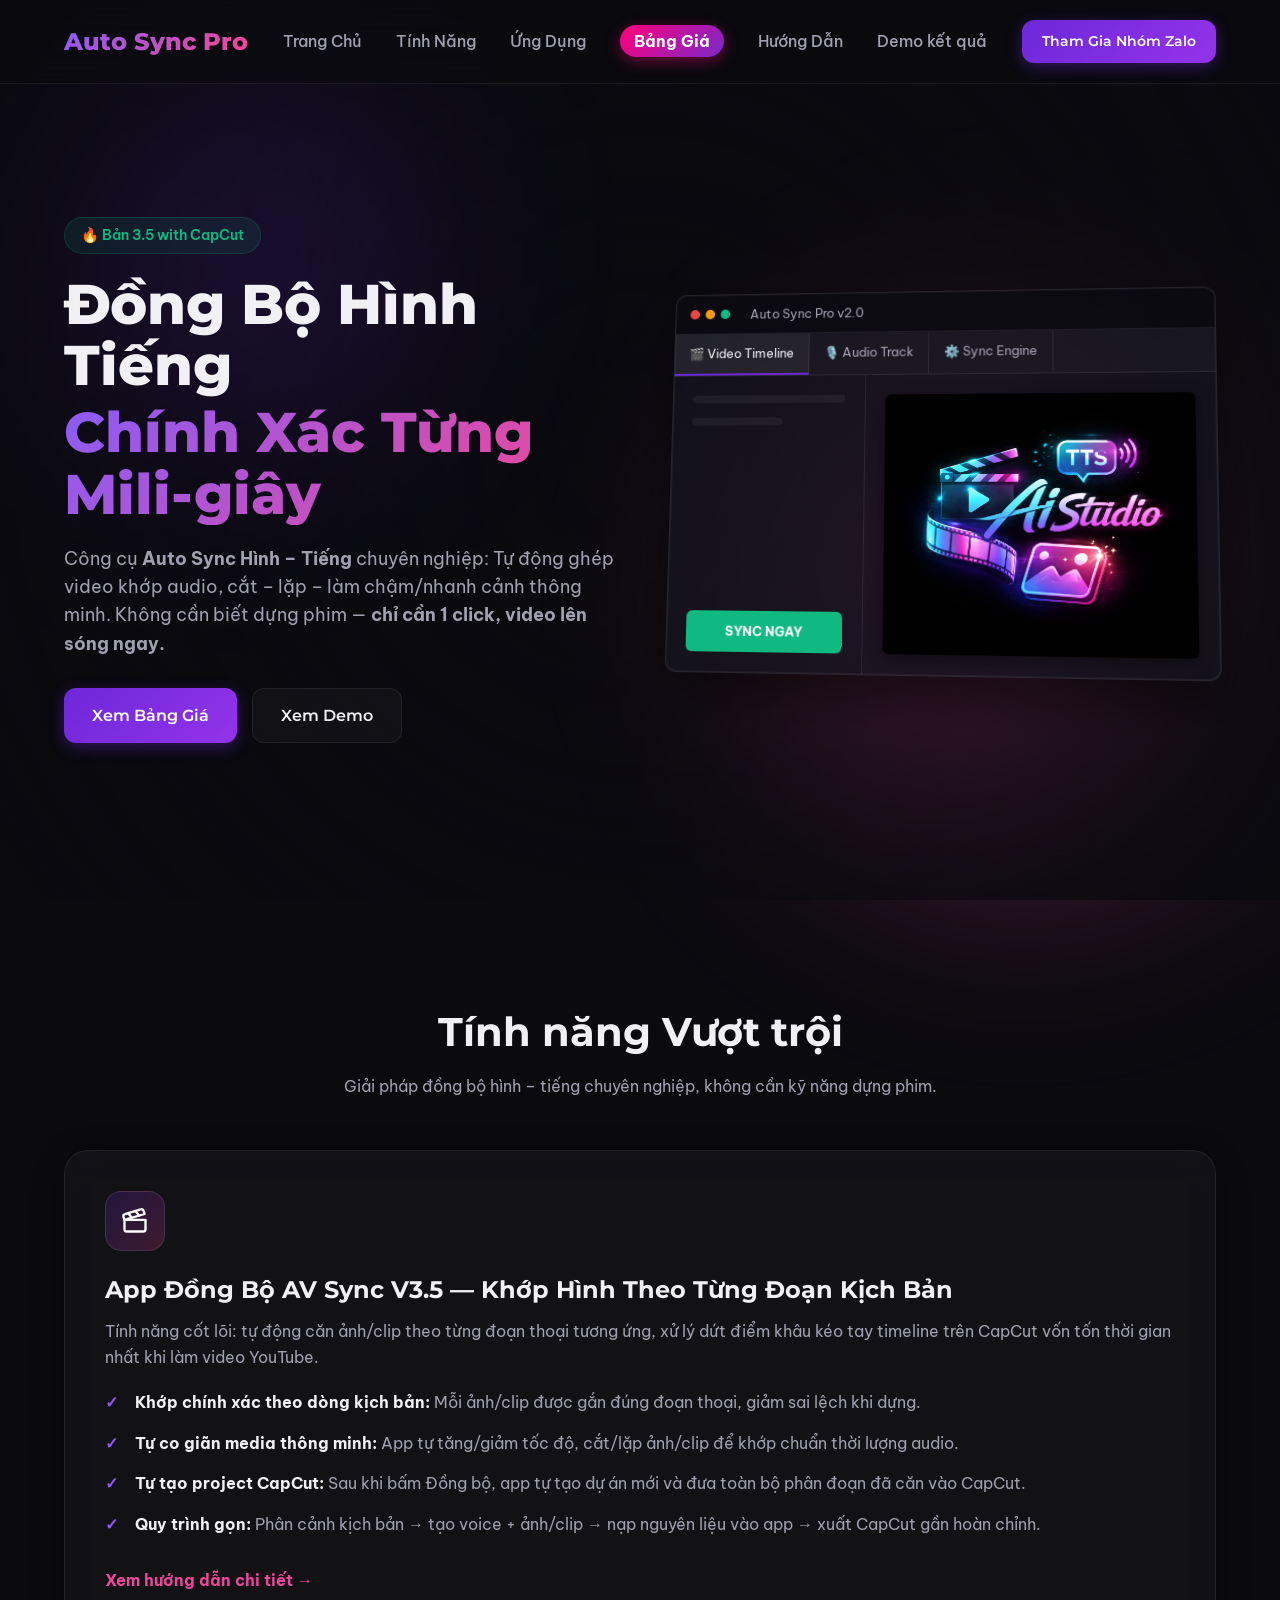
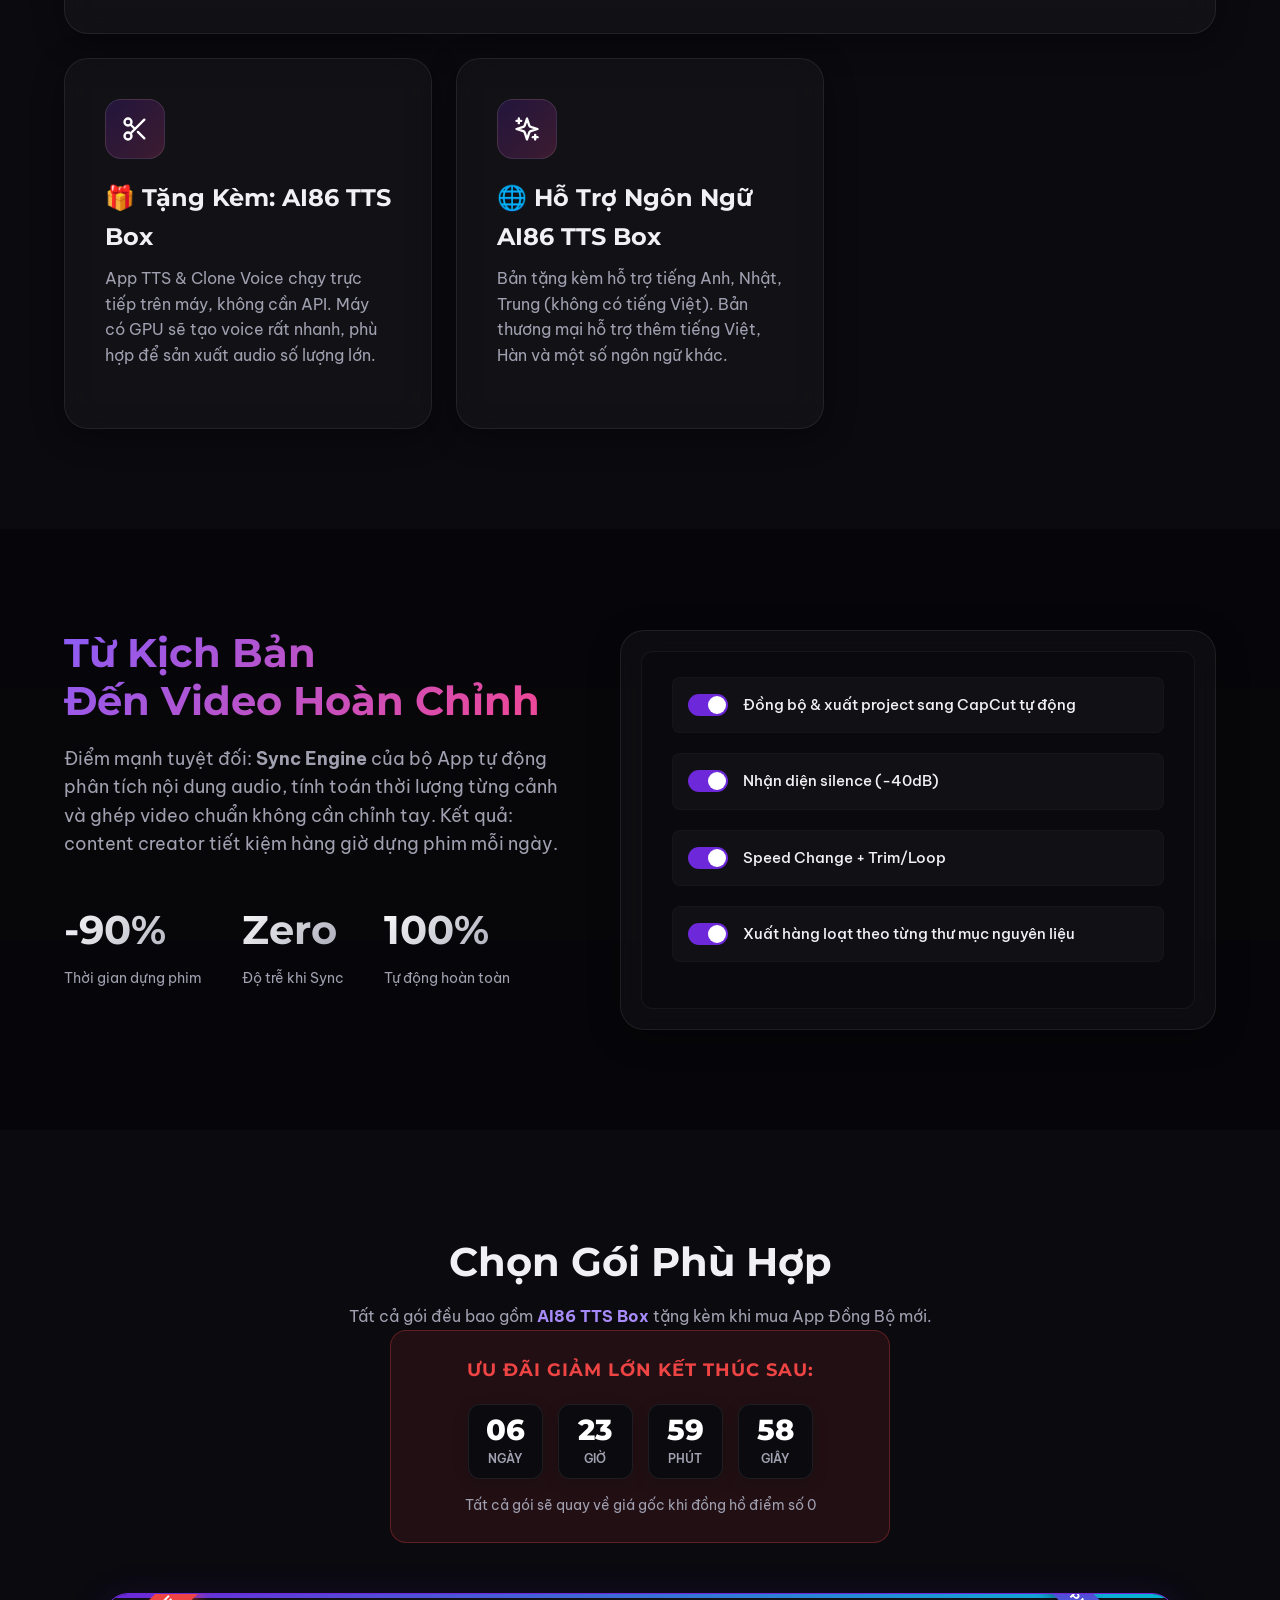
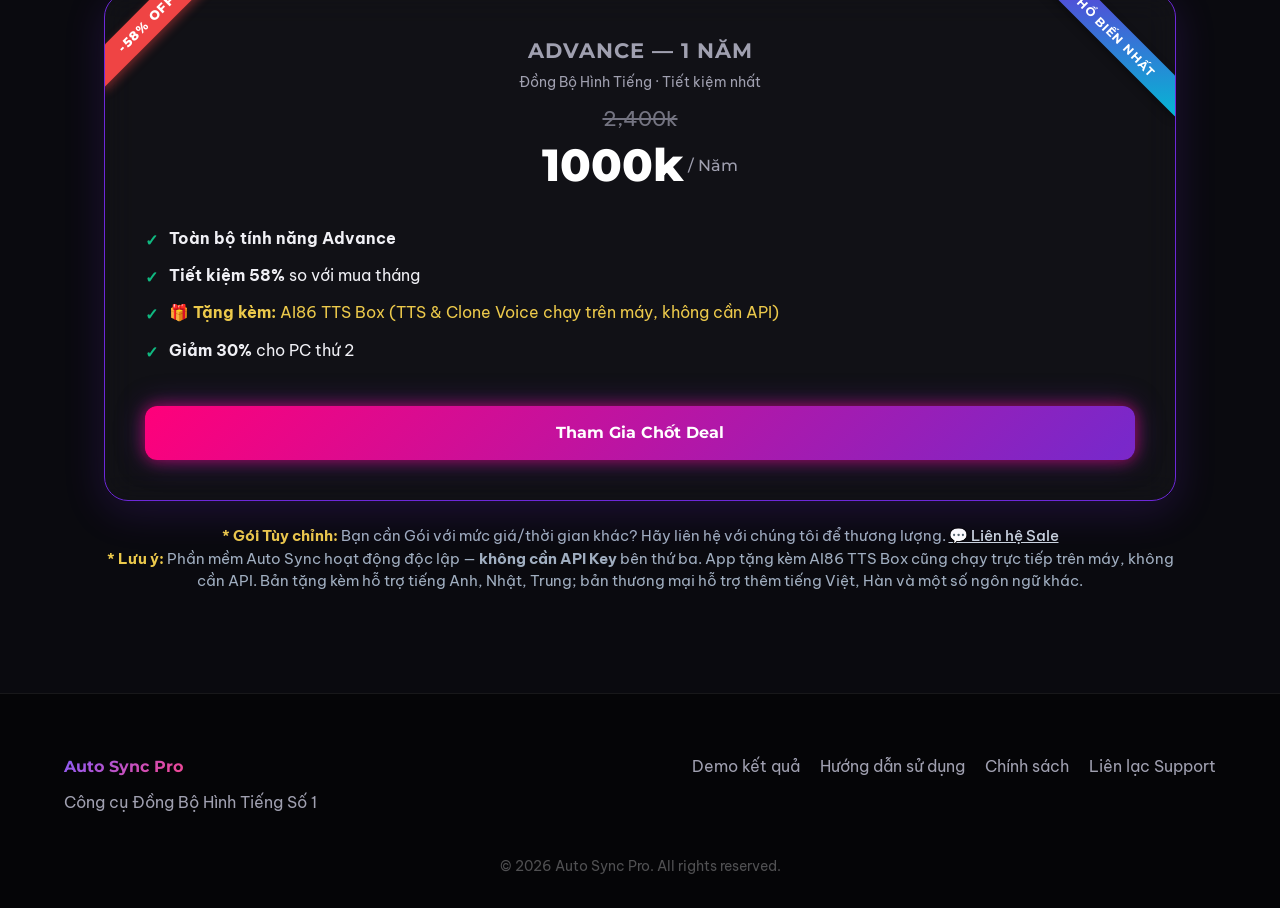
==== commit a51fbe2b: "reset repository history with current website snapshot" ====
--- a/index.html
+++ b/index.html
@@ -38,7 +38,7 @@
     <main>
         <section class="hero" id="home">
             <div class="hero-content">
-                <span class="badge fade-up">🔥 Phiên bản 2.0 — Advance & Ultimate</span>
+                <span class="badge fade-up">🔥 Bản 3.5 with CapCut</span>
                 <h1 class="hero-title fade-up delay-1 font-heading">
                     <span style="display: block; margin-bottom: 5px;">Đồng Bộ Hình Tiếng</span>
                     <span class="gradient-text highlight" style="display: inline-block;">Chính Xác Từng Mili-giây</span>
@@ -98,18 +98,23 @@
                             <path d="M3 11h18v8a2 2 0 0 1-2 2H5a2 2 0 0 1-2-2Z" />
                         </svg>
                     </div>
-                    <h3 class="font-heading">Audio Video Auto Sync — Đồng Bộ Hình Tiếng Tự Động</h3>
-                    <p>Công cụ cốt lõi: Tự động ghép video khớp hoàn hảo với audio, thông minh xử lý từng cảnh một.</p>
+                    <h3 class="font-heading">App Đồng Bộ AV Sync V3.5 — Khớp Hình Theo Từng Đoạn Kịch Bản</h3>
+                    <p>Tính năng cốt lõi: tự động căn ảnh/clip theo từng đoạn thoại tương ứng, xử lý dứt điểm khâu kéo tay
+                        timeline trên CapCut vốn tốn thời gian nhất khi làm video YouTube.</p>
                     <ul class="feature-list font-body">
-                        <li><strong>Advance (Cơ bản):</strong> Tự động ghép hình – tiếng, tự động Speed Change (làm
-                            chậm/nhanh cảnh), cắt/lặp để khớp thời lượng audio chính xác.</li>
-                        <li><strong>Ultimate (Nâng cao):</strong> Toàn bộ tính năng Advance + AI Auto-Pilot chạy nền
-                            toàn bộ pipeline từ kịch bản đến video hoàn chỉnh trong một lần bấm.</li>
+                        <li><strong>Khớp chính xác theo dòng kịch bản:</strong> Mỗi ảnh/clip được gắn đúng đoạn thoại,
+                            giảm sai lệch khi dựng.</li>
+                        <li><strong>Tự co giãn media thông minh:</strong> App tự tăng/giảm tốc độ, cắt/lặp ảnh/clip để khớp
+                            chuẩn thời lượng audio.</li>
+                        <li><strong>Tự tạo project CapCut:</strong> Sau khi bấm Đồng bộ, app tự tạo dự án mới và đưa toàn bộ
+                            phân đoạn đã căn vào CapCut.</li>
+                        <li><strong>Quy trình gọn:</strong> Phân cảnh kịch bản → tạo voice + ảnh/clip → nạp nguyên liệu vào
+                            app → xuất CapCut gần hoàn chỉnh.</li>
                     </ul>
                     <a href="guide.html#autosync" class="btn-text" style="display:inline-block; margin-top:15px; color:var(--secondary); font-weight:700; text-decoration:none;">Xem hướng dẫn chi tiết →</a>
                 </div>
 
-                <!-- Script Audio Splitter -->
+                <!-- AI86 TTS Box Bonus -->
                 <div class="bento-card medium glass-panel reveal delay-1">
                     <div class="card-icon audio-icon">
                         <svg xmlns="http://www.w3.org/2000/svg" width="28" height="28" viewBox="0 0 24 24" fill="none"
@@ -121,12 +126,12 @@
                             <line x1="8.12" x2="12" y1="8.12" y2="12" />
                         </svg>
                     </div>
-                    <h3 class="font-heading">🎁 Tặng Kèm: Script Audio Splitter</h3>
-                    <p>Tách âm thanh thông minh theo kịch bản, cắt chính xác từng khoảng lặng (silence) theo ms. Tích
-                        hợp hoàn hảo với Auto Sync.</p>
-                </div>
-
-                <!-- Visual Studio Pro Bonus -->
+                    <h3 class="font-heading">🎁 Tặng Kèm: AI86 TTS Box</h3>
+                    <p>App TTS & Clone Voice chạy trực tiếp trên máy, không cần API. Máy có GPU sẽ tạo voice rất nhanh,
+                        phù hợp để sản xuất audio số lượng lớn.</p>
+                </div>
+
+                <!-- AI86 TTS Box Language Support -->
                 <div class="bento-card medium glass-panel reveal delay-2">
                     <div class="card-icon setup-icon">
                         <svg xmlns="http://www.w3.org/2000/svg" width="28" height="28" viewBox="0 0 24 24" fill="none"
@@ -139,14 +144,9 @@
                             <path d="M17 19h4" />
                         </svg>
                     </div>
-                    <h3 class="font-heading">🎁 Tặng Kèm: Visual Studio Pro</h3>
-                    <p>Bộ công cụ AI tạo ảnh/video (Whisk), lồng tiếng (ElevenLabs), phân cảnh Storyboard thông minh —
-                        tặng kèm miễn phí theo gói.</p>
-                    <div style="display:flex; gap:12px; margin-top:10px; font-size:0.85rem;">
-                        <a href="guide.html#storyboard" style="color:var(--secondary); text-decoration:none;">#Storyboard</a>
-                        <a href="guide.html#whisk" style="color:var(--secondary); text-decoration:none;">#Whisk</a>
-                        <a href="guide.html#elevenlabs" style="color:var(--secondary); text-decoration:none;">#ElevenLabs</a>
-                    </div>
+                    <h3 class="font-heading">🌐 Hỗ Trợ Ngôn Ngữ AI86 TTS Box</h3>
+                    <p>Bản tặng kèm hỗ trợ tiếng Anh, Nhật, Trung (không có tiếng Việt). Bản thương mại hỗ trợ thêm tiếng
+                        Việt, Hàn và một số ngôn ngữ khác.</p>
                 </div>
             </div>
         </section>
@@ -176,7 +176,7 @@
                 <div class="showcase-image glass-panel reveal delay-1">
                     <div class="hologram-visual">
                         <div class="fake-ui-row">
-                            <div class="fake-toggle active"></div><span>Auto Sync Engine v2.0</span>
+                            <div class="fake-toggle active"></div><span>Đồng bộ & xuất project sang CapCut tự động</span>
                         </div>
                         <div class="fake-ui-row">
                             <div class="fake-toggle active"></div><span>Nhận diện silence (-40dB)</span>
@@ -185,7 +185,7 @@
                             <div class="fake-toggle active"></div><span>Speed Change + Trim/Loop</span>
                         </div>
                         <div class="fake-ui-row">
-                            <div class="fake-toggle active"></div><span>AI Auto-Pilot (Ultimate)</span>
+                            <div class="fake-toggle active"></div><span>Xuất hàng loạt theo từng thư mục nguyên liệu</span>
                         </div>
                         <div class="scan-line"></div>
                     </div>
@@ -196,8 +196,7 @@
         <section class="pricing" id="pricing">
             <h2 class="section-title text-center font-heading reveal">Chọn Gói Phù Hợp</h2>
             <p class="section-subtitle text-center reveal" style="color: var(--text-muted); margin-bottom: 0;">Tất cả
-                gói đều bao gồm <strong style="color: #a78bfa;">Script Audio Splitter</strong> và <strong
-                    style="color: #a78bfa;">Visual Studio Pro</strong> tặng kèm.</p>
+                gói đều bao gồm <strong style="color: #a78bfa;">AI86 TTS Box</strong> tặng kèm khi mua App Đồng Bộ mới.</p>
 
             <!-- Countdown Timer -->
             <div class="countdown-container reveal delay-1">
@@ -231,7 +230,7 @@
                             <li><span class="icon-check">✓</span> <strong>Tiết kiệm 58%</strong> so với mua tháng</li>
 
                             <li><span class="icon-check">✓</span> <span style="color: #ecc94b;"><strong>🎁 Tặng
-                                        kèm:</strong> App Remove Logo Veo3</span></li>
+                                        kèm:</strong> AI86 TTS Box (TTS & Clone Voice chạy trên máy, không cần API)</span></li>
                             <li><span class="icon-check">✓</span> <strong>Giảm 30%</strong> cho PC thứ 2</li>
                         </ul>
                         <a href="https://zalo.me/0948070044" target="_blank"
@@ -249,8 +248,8 @@
                     style="color: #cbd5e0; text-decoration: underline; font-weight: 500;">💬 Liên hệ Sale</a>
                 <br>
                 <strong style="color: #ecc94b;">* Lưu ý:</strong> Phần mềm Auto Sync hoạt động độc lập — <strong>không
-                    cần API Key</strong> bên thứ ba. Các app tặng kèm (<a href="guide.html#whisk" style="color:inherit; text-decoration:underline;">Whisk</a>, <a href="guide.html#elevenlabs" style="color:inherit; text-decoration:underline;">ElevenLabs</a>) cần tài khoản tương ứng để sử
-                dụng.
+                    cần API Key</strong> bên thứ ba. App tặng kèm AI86 TTS Box cũng chạy trực tiếp trên máy, không cần API.
+                Bản tặng kèm hỗ trợ tiếng Anh, Nhật, Trung; bản thương mại hỗ trợ thêm tiếng Việt, Hàn và một số ngôn ngữ khác.
             </p>
         </section>
     </main>
